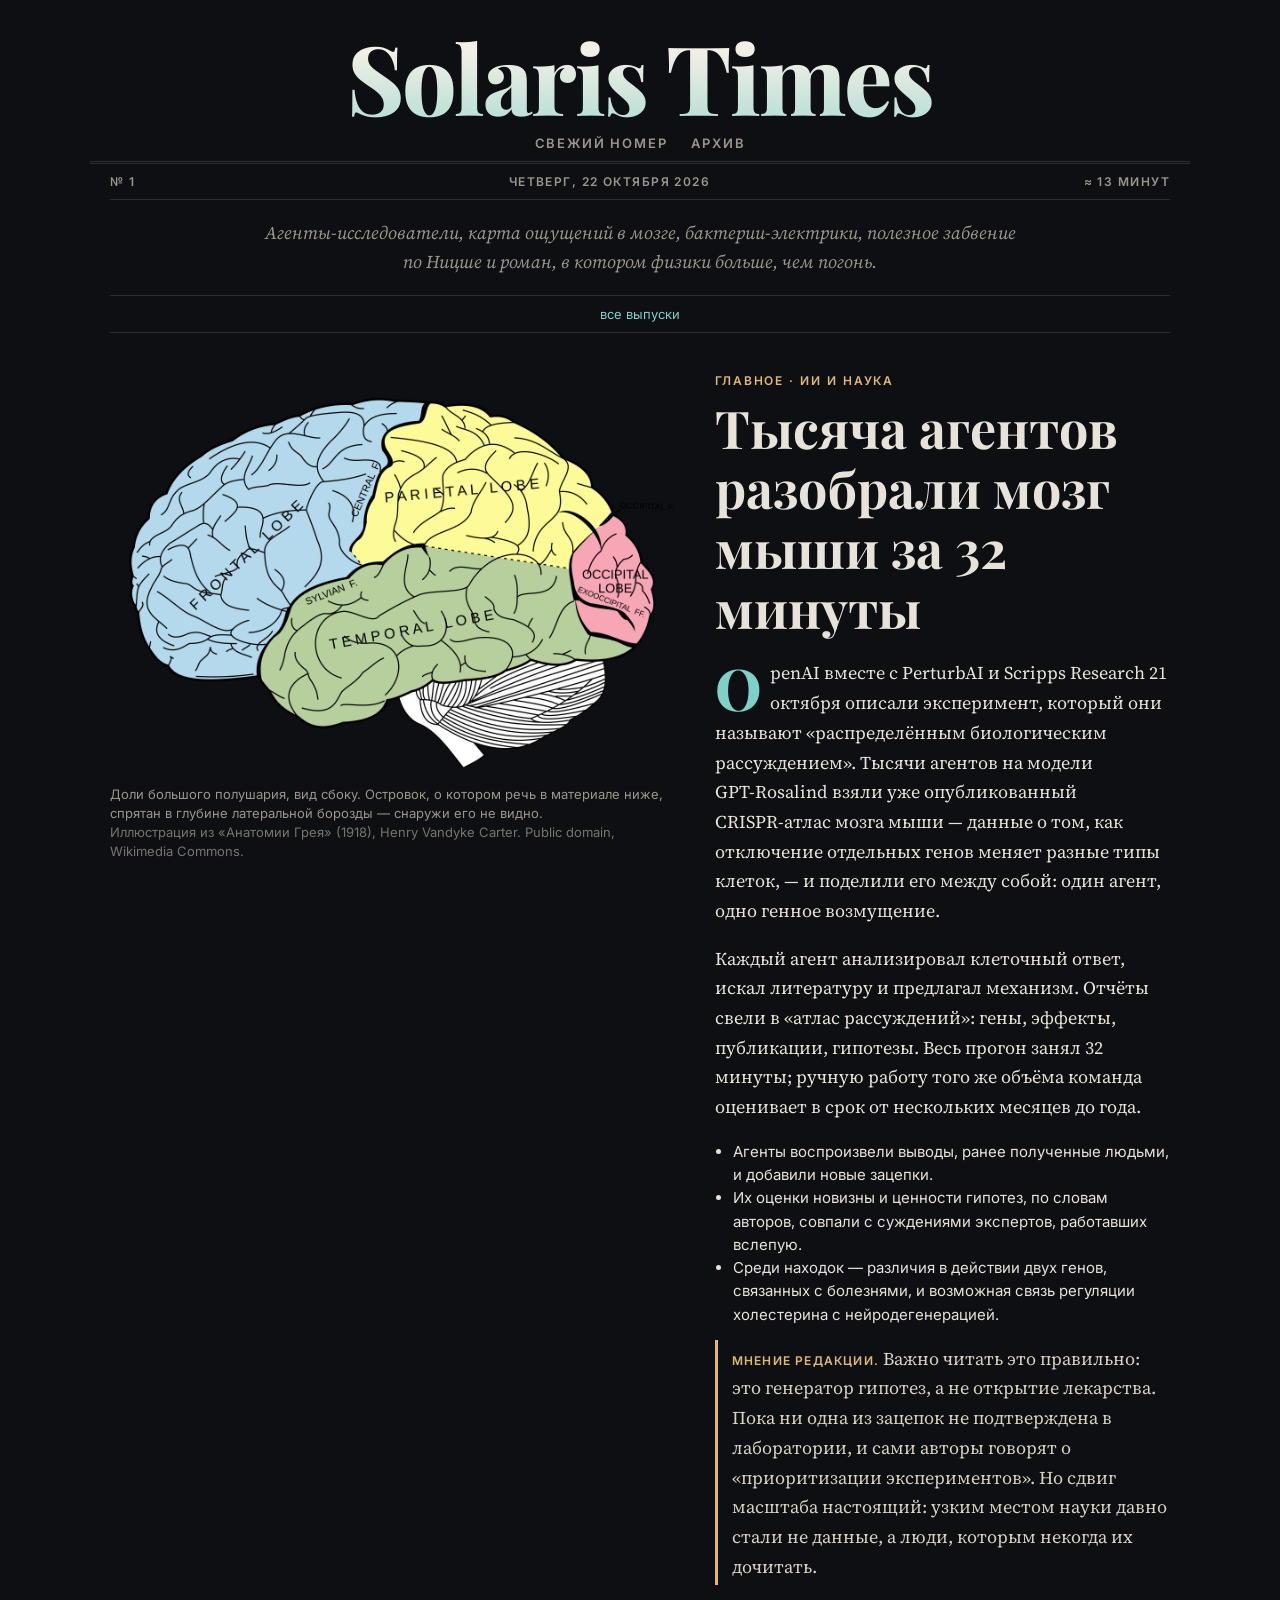
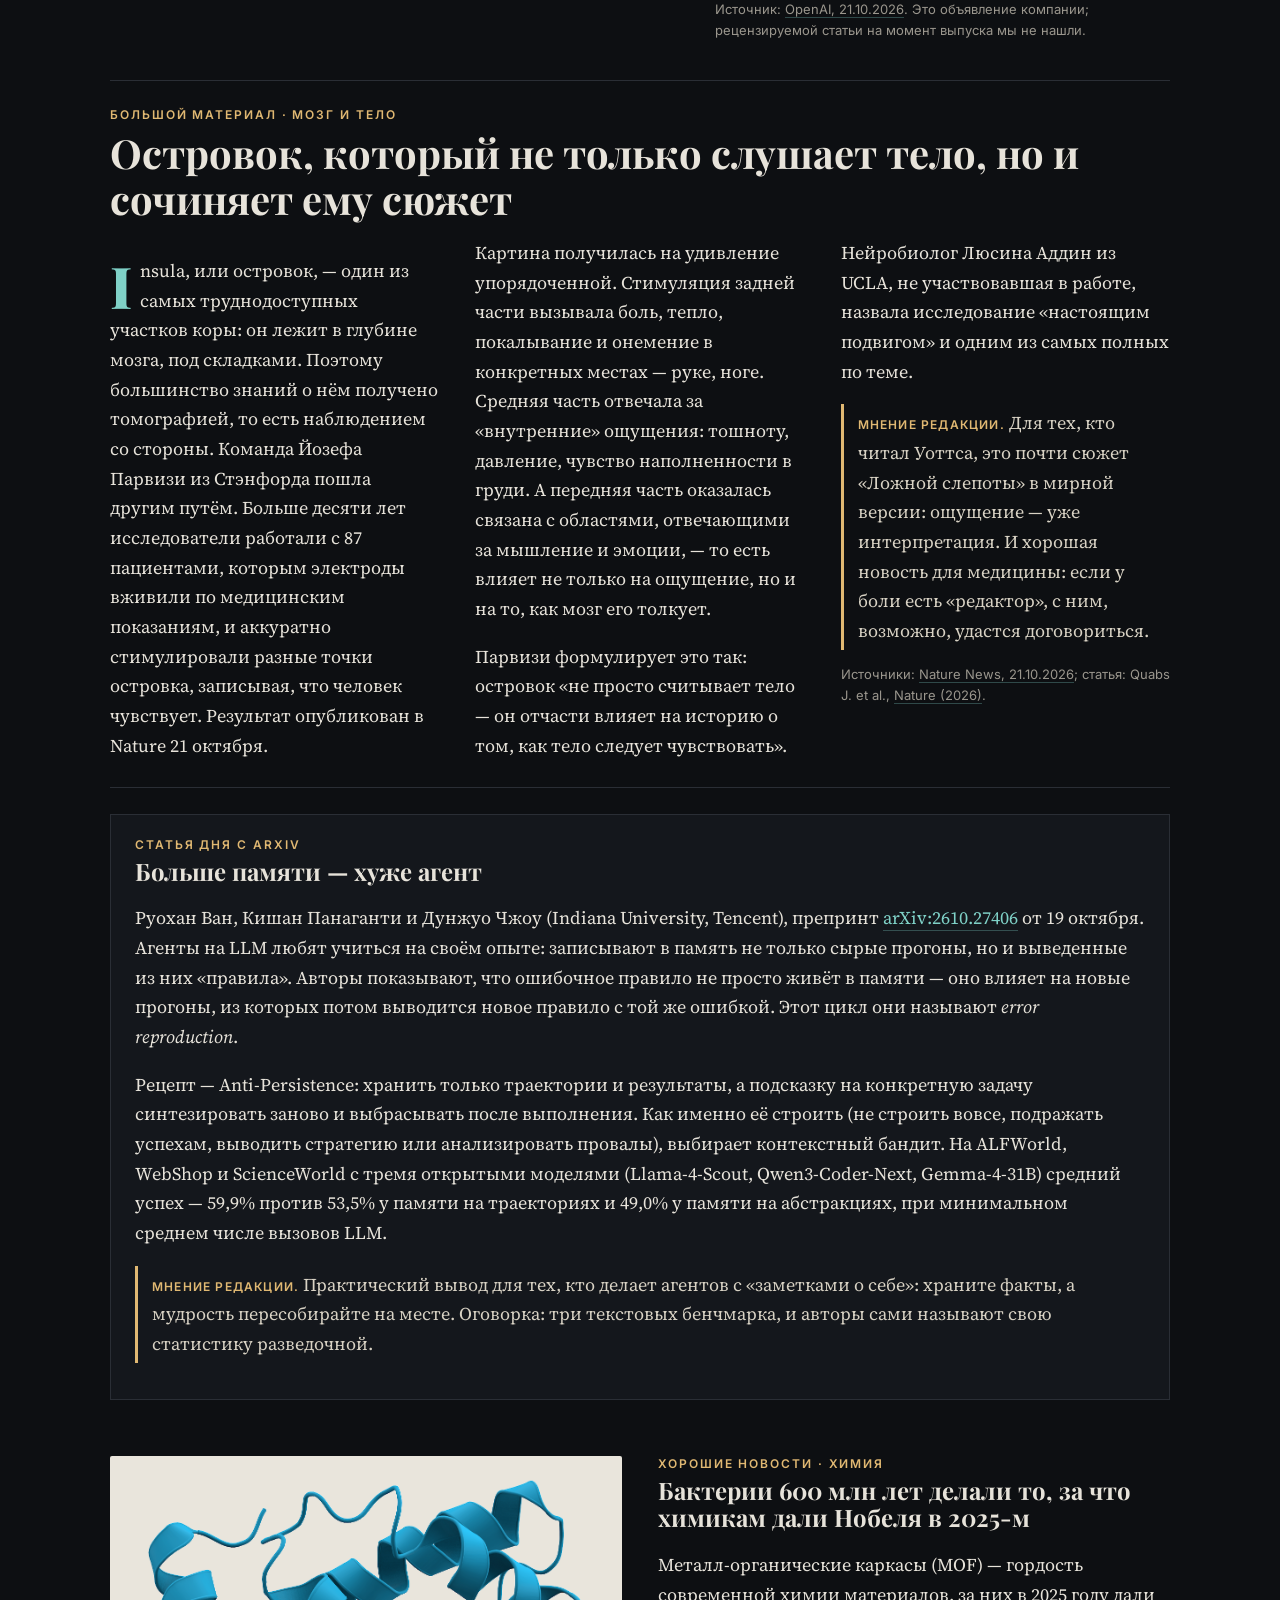
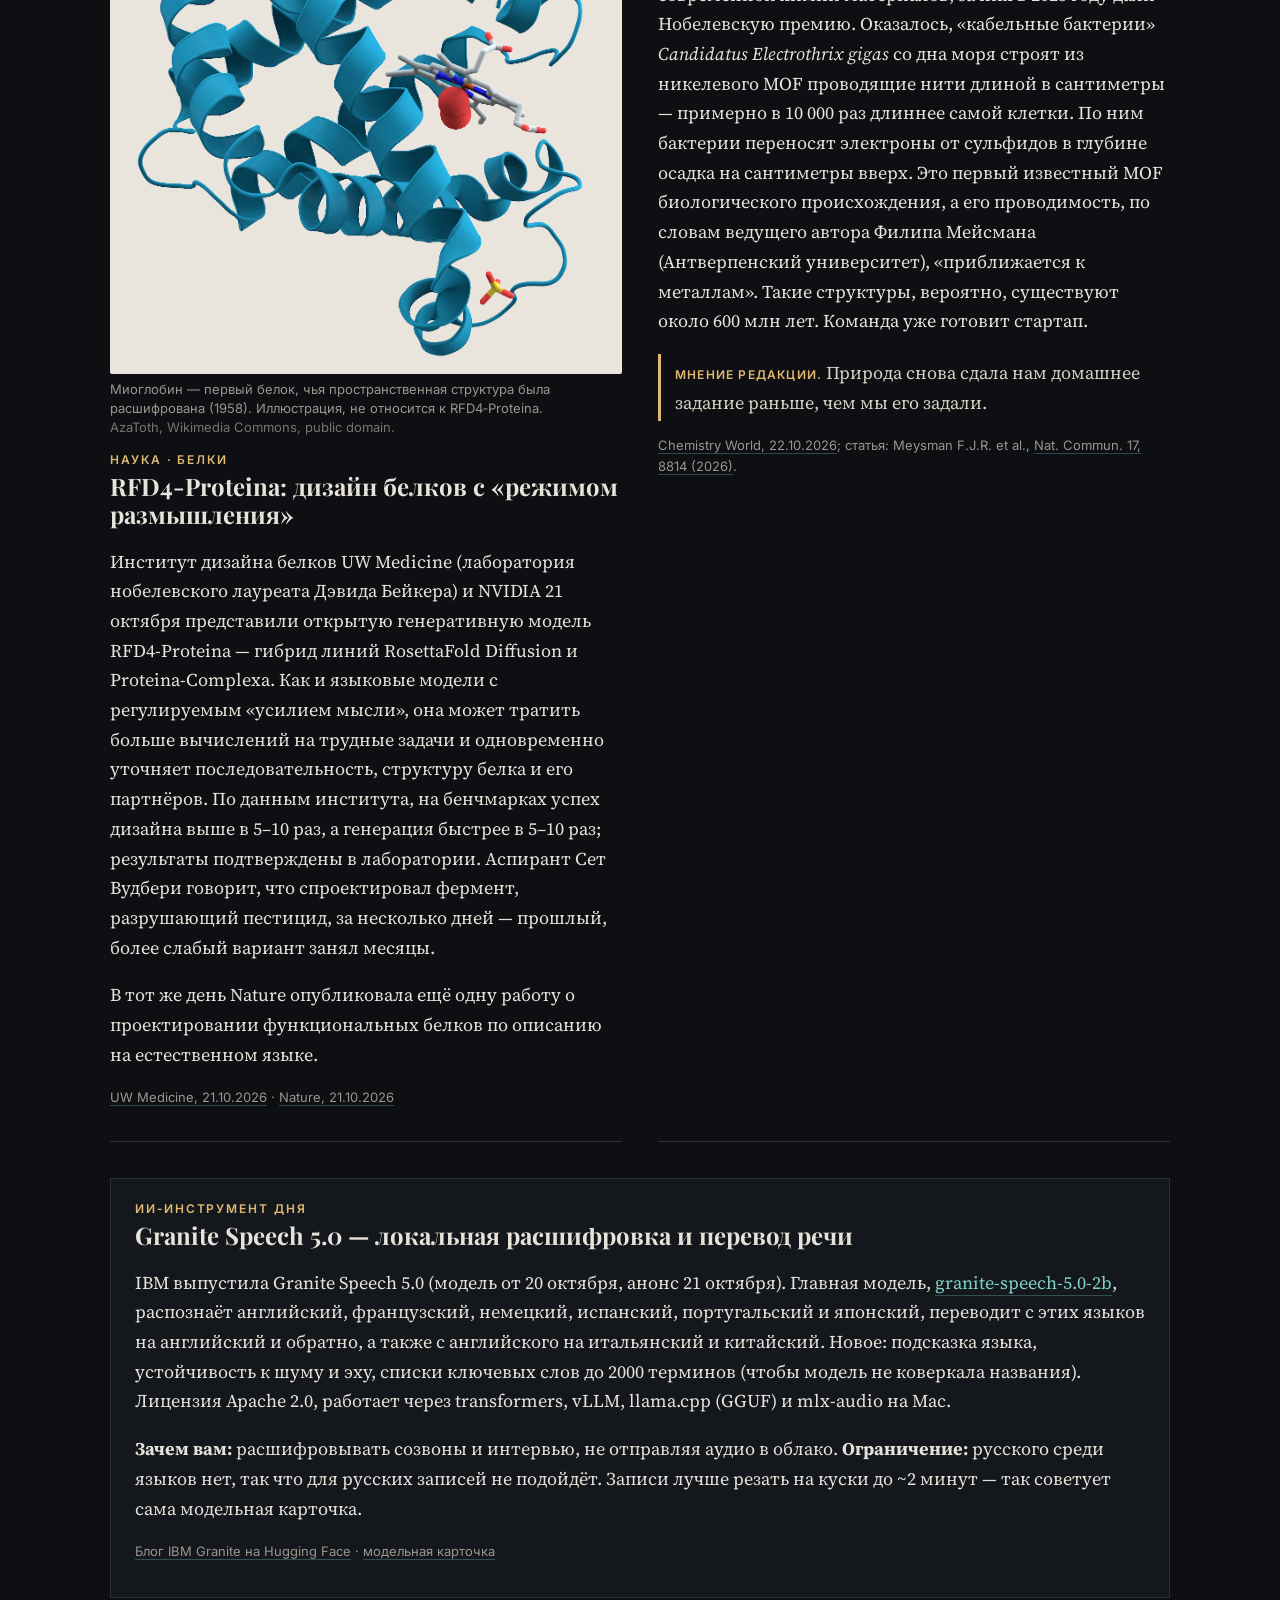
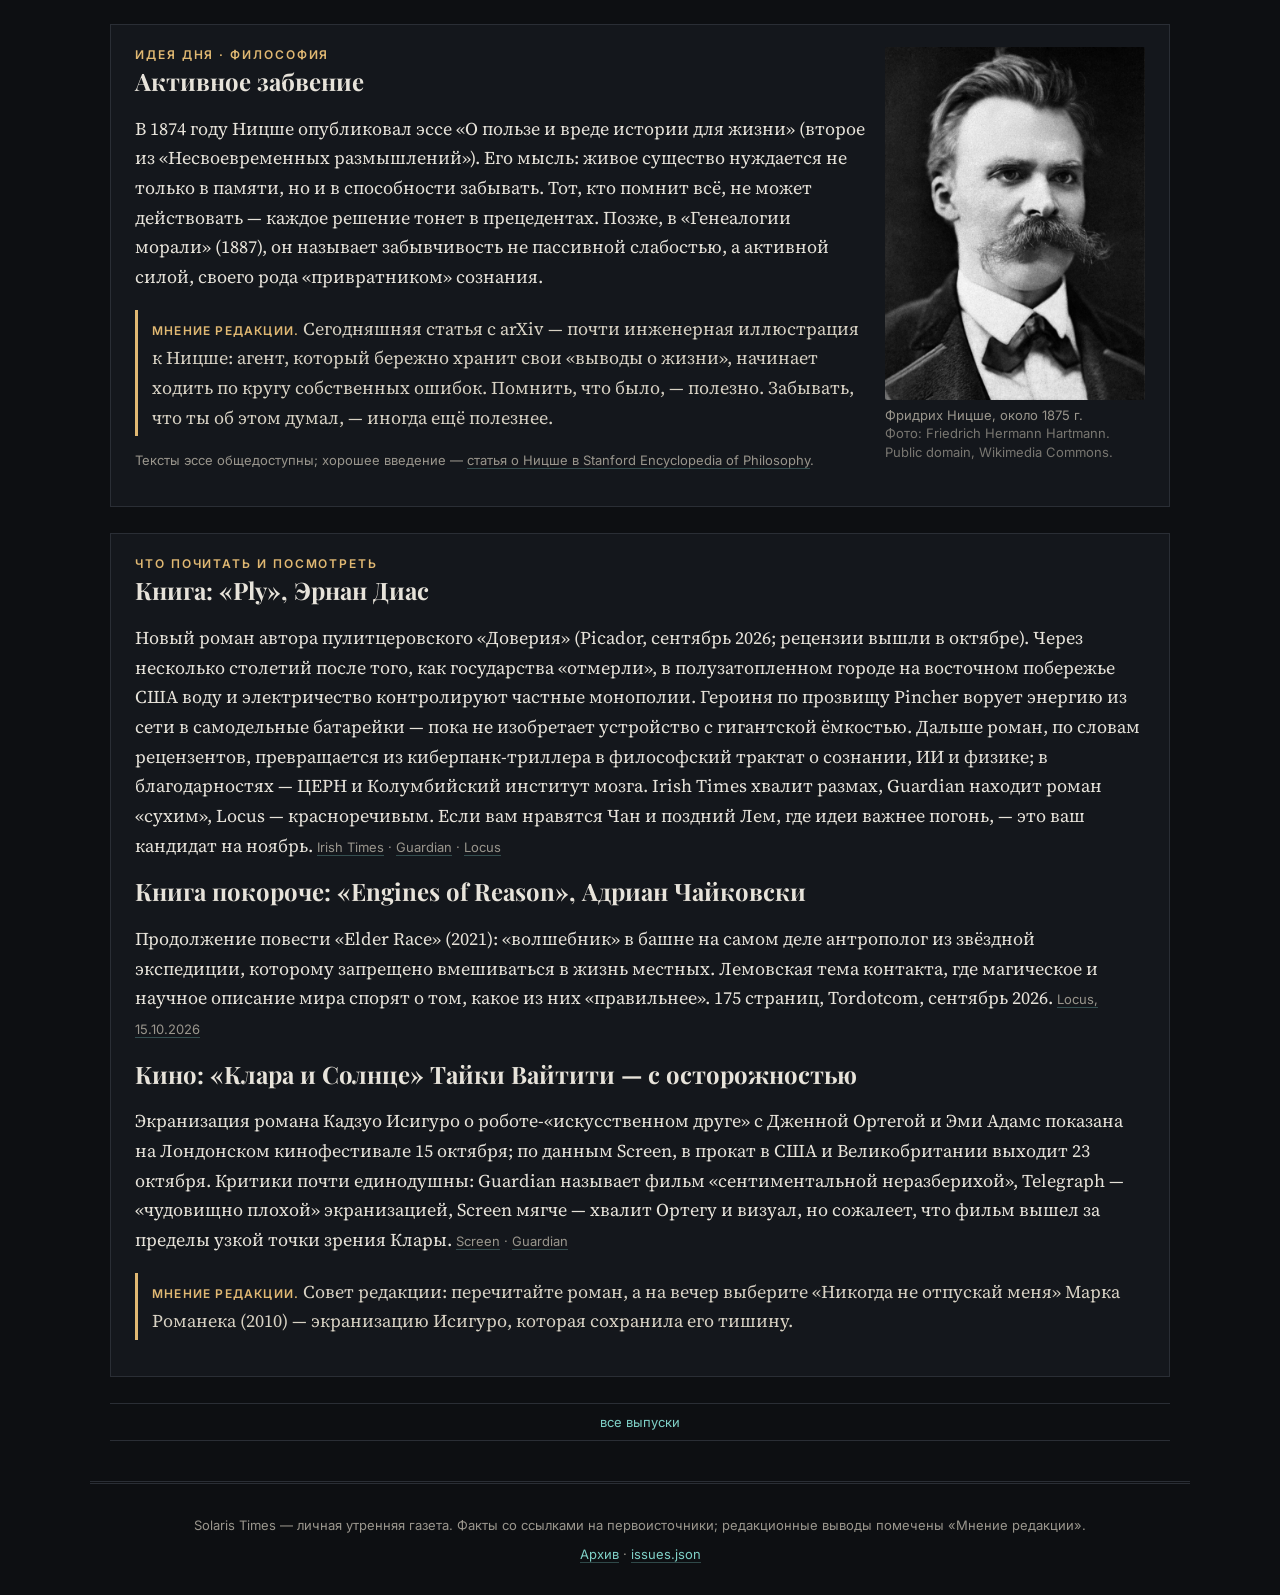
==== index.html @ 6a2c3061 "Solaris Times: site, builder, issue No. 1 (2026-10-22)" ====
<!doctype html><html lang="ru"><head><meta charset="utf-8">
<meta name="viewport" content="width=device-width,initial-scale=1">
<title>Solaris Times № 1 — 2026-10-22</title><meta name="description" content="Агенты-исследователи, карта ощущений в мозге, бактерии-электрики, полезное забвение по Ницше и роман, в котором физики больше, чем погонь.">
<link rel="preconnect" href="https://fonts.googleapis.com"><link rel="preconnect" href="https://fonts.gstatic.com" crossorigin>
<link href="https://fonts.googleapis.com/css2?family=Playfair+Display:ital,wght@0,600;0,800;1,600&family=Source+Serif+4:ital,opsz,wght@0,8..60,400;0,8..60,600;1,8..60,400&family=Inter:wght@400;600&display=swap&subset=cyrillic" rel="stylesheet">
<link rel="stylesheet" href="assets/style.css"></head><body>
<header class="mast"><a class="brand" href="">Solaris Times</a>
<nav class="top"><a href="">Свежий номер</a><a href="archive/">Архив</a></nav></header>
<main class="issue"><div class="dateline"><span>№ 1</span><span>четверг, 22 октября 2026</span><span>≈ 13 минут</span></div>
<p class="lede">Агенты-исследователи, карта ощущений в мозге, бактерии-электрики, полезное забвение по Ницше и роман, в котором физики больше, чем погонь.</p><nav class="pager"><span></span><a href="archive/">все выпуски</a><span></span></nav><article class="lead">
<figure class="dark"><img src="assets/img/brain.png" alt="Гравюра: доли большого полушария, вид сбоку" loading="eager">
<figcaption>Доли большого полушария, вид сбоку. Островок, о котором речь в материале ниже, спрятан в глубине латеральной борозды — снаружи его не видно.<span class="cr">Иллюстрация из «Анатомии Грея» (1918), Henry Vandyke Carter. Public domain, Wikimedia Commons.</span></figcaption></figure>
<div class="text">
<p class="kicker">Главное · ИИ и наука</p>
<h2>Тысяча агентов разобрали мозг мыши за 32 минуты</h2>
<p>OpenAI вместе с PerturbAI и Scripps Research 21 октября описали эксперимент, который они называют «распределённым биологическим рассуждением». Тысячи агентов на модели GPT‑Rosalind взяли уже опубликованный CRISPR‑атлас мозга мыши — данные о том, как отключение отдельных генов меняет разные типы клеток, — и поделили его между собой: один агент, одно генное возмущение.</p>
<p>Каждый агент анализировал клеточный ответ, искал литературу и предлагал механизм. Отчёты свели в «атлас рассуждений»: гены, эффекты, публикации, гипотезы. Весь прогон занял 32 минуты; ручную работу того же объёма команда оценивает в срок от нескольких месяцев до года.</p>
<ul class="facts"><li>Агенты воспроизвели выводы, ранее полученные людьми, и добавили новые зацепки.</li>
<li>Их оценки новизны и ценности гипотез, по словам авторов, совпали с суждениями экспертов, работавших вслепую.</li>
<li>Среди находок — различия в действии двух генов, связанных с болезнями, и возможная связь регуляции холестерина с нейродегенерацией.</li></ul>
<p class="op">Важно читать это правильно: это генератор гипотез, а не открытие лекарства. Пока ни одна из зацепок не подтверждена в лаборатории, и сами авторы говорят о «приоритизации экспериментов». Но сдвиг масштаба настоящий: узким местом науки давно стали не данные, а люди, которым некогда их дочитать.</p>
<p class="src">Источник: <a href="https://openai.com/index/scaling-ai-research-for-complex-biological-data/">OpenAI, 21.10.2026</a>. Это объявление компании; рецензируемой статьи на момент выпуска мы не нашли.</p>
</div></article>

<article class="feature">
<p class="kicker">Большой материал · Мозг и тело</p>
<h2>Островок, который не только слушает тело, но и сочиняет ему сюжет</h2>
<div class="cols">
<p>Insula, или островок, — один из самых труднодоступных участков коры: он лежит в глубине мозга, под складками. Поэтому большинство знаний о нём получено томографией, то есть наблюдением со стороны. Команда Йозефа Парвизи из Стэнфорда пошла другим путём. Больше десяти лет исследователи работали с 87 пациентами, которым электроды вживили по медицинским показаниям, и аккуратно стимулировали разные точки островка, записывая, что человек чувствует. Результат опубликован в Nature 21 октября.</p>
<p>Картина получилась на удивление упорядоченной. Стимуляция задней части вызывала боль, тепло, покалывание и онемение в конкретных местах — руке, ноге. Средняя часть отвечала за «внутренние» ощущения: тошноту, давление, чувство наполненности в груди. А передняя часть оказалась связана с областями, отвечающими за мышление и эмоции, — то есть влияет не только на ощущение, но и на то, как мозг его толкует.</p>
<p>Парвизи формулирует это так: островок «не просто считывает тело — он отчасти влияет на историю о том, как тело следует чувствовать». Нейробиолог Люсина Аддин из UCLA, не участвовавшая в работе, назвала исследование «настоящим подвигом» и одним из самых полных по теме.</p>
<p class="op">Для тех, кто читал Уоттса, это почти сюжет «Ложной слепоты» в мирной версии: ощущение — уже интерпретация. И хорошая новость для медицины: если у боли есть «редактор», с ним, возможно, удастся договориться.</p>
<p class="src">Источники: <a href="https://www.nature.com/articles/d41586-026-03334-2">Nature News, 21.10.2026</a>; статья: Quabs J. et al., <a href="https://doi.org/10.1038/s41586-026-11175-2">Nature (2026)</a>.</p>
</div></article>

<section class="rubric">
<p class="kicker">Статья дня с arXiv</p>
<h3>Больше памяти — хуже агент</h3>
<p>Руохан Ван, Кишан Панаганти и Дунжуо Чжоу (Indiana University, Tencent), препринт <a href="https://arxiv.org/abs/2610.27406">arXiv:2610.27406</a> от 19 октября. Агенты на LLM любят учиться на своём опыте: записывают в память не только сырые прогоны, но и выведенные из них «правила». Авторы показывают, что ошибочное правило не просто живёт в памяти — оно влияет на новые прогоны, из которых потом выводится новое правило с той же ошибкой. Этот цикл они называют <em>error reproduction</em>.</p>
<p>Рецепт — Anti‑Persistence: хранить только траектории и результаты, а подсказку на конкретную задачу синтезировать заново и выбрасывать после выполнения. Как именно её строить (не строить вовсе, подражать успехам, выводить стратегию или анализировать провалы), выбирает контекстный бандит. На ALFWorld, WebShop и ScienceWorld с тремя открытыми моделями (Llama‑4‑Scout, Qwen3‑Coder‑Next, Gemma‑4‑31B) средний успех — 59,9% против 53,5% у памяти на траекториях и 49,0% у памяти на абстракциях, при минимальном среднем числе вызовов LLM.</p>
<p class="op">Практический вывод для тех, кто делает агентов с «заметками о себе»: храните факты, а мудрость пересобирайте на месте. Оговорка: три текстовых бенчмарка, и авторы сами называют свою статистику разведочной.</p>
</section>

<div class="grid">
<article class="note">
<figure><img src="assets/img/protein.png" alt="Трёхмерная модель белка миоглобина" loading="lazy">
<figcaption>Миоглобин — первый белок, чья пространственная структура была расшифрована (1958). Иллюстрация, не относится к RFD4‑Proteina.<span class="cr">AzaToth, Wikimedia Commons, public domain.</span></figcaption></figure>
<p class="kicker">Наука · Белки</p>
<h3>RFD4‑Proteina: дизайн белков с «режимом размышления»</h3>
<p>Институт дизайна белков UW Medicine (лаборатория нобелевского лауреата Дэвида Бейкера) и NVIDIA 21 октября представили открытую генеративную модель RFD4‑Proteina — гибрид линий RosettaFold Diffusion и Proteina‑Complexa. Как и языковые модели с регулируемым «усилием мысли», она может тратить больше вычислений на трудные задачи и одновременно уточняет последовательность, структуру белка и его партнёров. По данным института, на бенчмарках успех дизайна выше в 5–10 раз, а генерация быстрее в 5–10 раз; результаты подтверждены в лаборатории. Аспирант Сет Вудбери говорит, что спроектировал фермент, разрушающий пестицид, за несколько дней — прошлый, более слабый вариант занял месяцы.</p>
<p>В тот же день Nature опубликовала ещё одну работу о проектировании функциональных белков по описанию на естественном языке.</p>
<p class="src"><a href="https://newsroom.uw.edu/news-releases/researchers-achieve-major-advance-in-protein-design">UW Medicine, 21.10.2026</a> · <a href="https://www.nature.com/articles/s41586-026-11205-z">Nature, 21.10.2026</a></p>
</article>

<article class="note">
<p class="kicker">Хорошие новости · Химия</p>
<h3>Бактерии 600 млн лет делали то, за что химикам дали Нобеля в 2025‑м</h3>
<p>Металл‑органические каркасы (MOF) — гордость современной химии материалов, за них в 2025 году дали Нобелевскую премию. Оказалось, «кабельные бактерии» <em>Candidatus Electrothrix gigas</em> со дна моря строят из никелевого MOF проводящие нити длиной в сантиметры — примерно в 10 000 раз длиннее самой клетки. По ним бактерии переносят электроны от сульфидов в глубине осадка на сантиметры вверх. Это первый известный MOF биологического происхождения, а его проводимость, по словам ведущего автора Филипа Мейсмана (Антверпенский университет), «приближается к металлам». Такие структуры, вероятно, существуют около 600 млн лет. Команда уже готовит стартап.</p>
<p class="op">Природа снова сдала нам домашнее задание раньше, чем мы его задали.</p>
<p class="src"><a href="https://www.chemistryworld.com/news/bacteria-discovered-to-be-synthesising-metal-organic-frameworks-with-extraordinary-conductivity/4024399.article">Chemistry World, 22.10.2026</a>; статья: Meysman F.J.R. et al., <a href="https://doi.org/10.1038/s41467-026-76989-0">Nat. Commun. 17, 8814 (2026)</a>.</p>
</article>
</div>

<section class="rubric">
<p class="kicker">ИИ‑инструмент дня</p>
<h3>Granite Speech 5.0 — локальная расшифровка и перевод речи</h3>
<p>IBM выпустила Granite Speech 5.0 (модель от 20 октября, анонс 21 октября). Главная модель, <a href="https://huggingface.co/ibm-granite/granite-speech-5.0-2b">granite‑speech‑5.0‑2b</a>, распознаёт английский, французский, немецкий, испанский, португальский и японский, переводит с этих языков на английский и обратно, а также с английского на итальянский и китайский. Новое: подсказка языка, устойчивость к шуму и эху, списки ключевых слов до 2000 терминов (чтобы модель не коверкала названия). Лицензия Apache 2.0, работает через transformers, vLLM, llama.cpp (GGUF) и mlx‑audio на Mac.</p>
<p><strong>Зачем вам:</strong> расшифровывать созвоны и интервью, не отправляя аудио в облако. <strong>Ограничение:</strong> русского среди языков нет, так что для русских записей не подойдёт. Записи лучше резать на куски до ~2 минут — так советует сама модельная карточка.</p>
<p class="src"><a href="https://huggingface.co/blog/ibm-granite/granite-speech-5">Блог IBM Granite на Hugging Face</a> · <a href="https://huggingface.co/ibm-granite/granite-speech-5.0-2b">модельная карточка</a></p>
</section>

<section class="rubric">
<figure style="max-width:260px;float:right;margin:0 0 12px 20px"><img src="assets/img/nietzsche.jpg" alt="Фридрих Ницше, около 1875 года" loading="lazy">
<figcaption>Фридрих Ницше, около 1875 г.<span class="cr">Фото: Friedrich Hermann Hartmann. Public domain, Wikimedia Commons.</span></figcaption></figure>
<p class="kicker">Идея дня · Философия</p>
<h3>Активное забвение</h3>
<p>В 1874 году Ницше опубликовал эссе «О пользе и вреде истории для жизни» (второе из «Несвоевременных размышлений»). Его мысль: живое существо нуждается не только в памяти, но и в способности забывать. Тот, кто помнит всё, не может действовать — каждое решение тонет в прецедентах. Позже, в «Генеалогии морали» (1887), он называет забывчивость не пассивной слабостью, а активной силой, своего рода «привратником» сознания.</p>
<p class="op">Сегодняшняя статья с arXiv — почти инженерная иллюстрация к Ницше: агент, который бережно хранит свои «выводы о жизни», начинает ходить по кругу собственных ошибок. Помнить, что было, — полезно. Забывать, что ты об этом думал, — иногда ещё полезнее.</p>
<p class="src">Тексты эссе общедоступны; хорошее введение — <a href="https://plato.stanford.edu/entries/nietzsche/">статья о Ницше в Stanford Encyclopedia of Philosophy</a>.</p>
<div style="clear:both"></div>
</section>

<section class="rubric">
<p class="kicker">Что почитать и посмотреть</p>
<h3>Книга: «Ply», Эрнан Диас</h3>
<p>Новый роман автора пулитцеровского «Доверия» (Picador, сентябрь 2026; рецензии вышли в октябре). Через несколько столетий после того, как государства «отмерли», в полузатопленном городе на восточном побережье США воду и электричество контролируют частные монополии. Героиня по прозвищу Pincher ворует энергию из сети в самодельные батарейки — пока не изобретает устройство с гигантской ёмкостью. Дальше роман, по словам рецензентов, превращается из киберпанк‑триллера в философский трактат о сознании, ИИ и физике; в благодарностях — ЦЕРН и Колумбийский институт мозга. Irish Times хвалит размах, Guardian находит роман «сухим», Locus — красноречивым. Если вам нравятся Чан и поздний Лем, где идеи важнее погонь, — это ваш кандидат на ноябрь. <span class="src"><a href="https://www.irishtimes.com/culture/books/review/2026/10/10/ply-by-hernan-diaz-sci-fi-thriller-and-philosophical-treatise-a-marvel-of-breadth-and-concept/">Irish Times</a> · <a href="https://www.theguardian.com/books/2026/oct/14/ply-by-hernan-diaz-review-pulitzer-winners-dry-vision-of-far-future-america">Guardian</a> · <a href="https://locusmag.com/review/ply-by-hernan-diaz-review-by-niall-harrison/">Locus</a></span></p>
<h3>Книга покороче: «Engines of Reason», Адриан Чайковски</h3>
<p>Продолжение повести «Elder Race» (2021): «волшебник» в башне на самом деле антрополог из звёздной экспедиции, которому запрещено вмешиваться в жизнь местных. Лемовская тема контакта, где магическое и научное описание мира спорят о том, какое из них «правильнее». 175 страниц, Tordotcom, сентябрь 2026. <span class="src"><a href="https://locusmag.com/review/engines-of-reason-by-adrian-tchaikovsky-review-by-russell-letson/">Locus, 15.10.2026</a></span></p>
<h3>Кино: «Клара и Солнце» Тайки Вайтити — с осторожностью</h3>
<p>Экранизация романа Кадзуо Исигуро о роботе‑«искусственном друге» с Дженной Ортегой и Эми Адамс показана на Лондонском кинофестивале 15 октября; по данным Screen, в прокат в США и Великобритании выходит 23 октября. Критики почти единодушны: Guardian называет фильм «сентиментальной неразберихой», Telegraph — «чудовищно плохой» экранизацией, Screen мягче — хвалит Ортегу и визуал, но сожалеет, что фильм вышел за пределы узкой точки зрения Клары. <span class="src"><a href="https://www.screendaily.com/reviews/klara-and-the-sun-review-jenna-ortega-stars-in-taika-waititis-overstuffed-adaptation-of-the-kazuo-ishiguro-novel/5221529.article">Screen</a> · <a href="https://www.theguardian.com/film/2026/oct/15/klara-and-the-sun-review-taika-waititi-kazuo-ishiguro">Guardian</a></span></p>
<p class="op">Совет редакции: перечитайте роман, а на вечер выберите «Никогда не отпускай меня» Марка Романека (2010) — экранизацию Исигуро, которая сохранила его тишину.</p>
</section>
<nav class="pager"><span></span><a href="archive/">все выпуски</a><span></span></nav></main>
<footer class="foot"><p>Solaris Times — личная утренняя газета. Факты со ссылками на первоисточники; редакционные выводы помечены «Мнение редакции».</p>
<p><a href="archive/">Архив</a> · <a href="issues.json">issues.json</a></p></footer></body></html>
---- assets/style.css ----
:root{--bg:#0d0f12;--paper:#14171c;--ink:#e7e3da;--mute:#9a968d;--line:#2a2e35;--acc:#7fd1c7;--warm:#e0b872}
*{box-sizing:border-box}html{-webkit-text-size-adjust:100%}
body{margin:0;background:var(--bg);color:var(--ink);font:18px/1.65 "Source Serif 4",Georgia,serif}
a{color:var(--acc);text-decoration:none;border-bottom:1px solid rgba(127,209,199,.3)}a:hover{border-color:var(--acc)}
.mast{max-width:1100px;margin:0 auto;padding:28px 20px 10px;text-align:center;border-bottom:3px double var(--line)}
.brand{font:800 clamp(44px,9vw,96px)/1 "Playfair Display",serif;letter-spacing:-.02em;color:var(--ink);border:0;
 background:linear-gradient(180deg,#f3efe6 30%,#7fd1c7 140%);-webkit-background-clip:text;background-clip:text;-webkit-text-fill-color:transparent}
.top{margin-top:10px;font:600 13px Inter,sans-serif;text-transform:uppercase;letter-spacing:.14em}.top a{border:0;color:var(--mute);margin:0 12px}
main{max-width:1100px;margin:0 auto;padding:0 20px}
.dateline{display:flex;justify-content:space-between;gap:10px;flex-wrap:wrap;font:600 12px Inter,sans-serif;text-transform:uppercase;letter-spacing:.12em;color:var(--mute);padding:10px 0;border-bottom:1px solid var(--line)}
.lede{font-style:italic;color:var(--mute);text-align:center;max-width:760px;margin:18px auto}
.pager{display:flex;justify-content:space-between;font:13px Inter,sans-serif;padding:10px 0;border-top:1px solid var(--line);border-bottom:1px solid var(--line);margin:14px 0}
.pager a{border:0}
.kicker{font:600 12px Inter,sans-serif;text-transform:uppercase;letter-spacing:.16em;color:var(--warm);margin:0 0 6px}
h1,h2,h3{font-family:"Playfair Display",serif;line-height:1.15;margin:.2em 0 .4em}
.lead h2{font-size:clamp(32px,5vw,52px)}.feature h2{font-size:clamp(28px,4vw,40px)}h3{font-size:24px}
.lead{display:grid;grid-template-columns:1.25fr 1fr;gap:36px;padding:26px 0;border-bottom:1px solid var(--line)}
.lead .text{column-count:1}
figure{margin:0 0 16px}figure img{width:100%;height:auto;display:block;border-radius:2px;background:#e9e5dc}
figure.dark img{background:transparent}
figcaption{font:13px/1.45 Inter,sans-serif;color:var(--mute);margin-top:6px}figcaption .cr{display:block;opacity:.75}
.feature{padding:26px 0;border-bottom:1px solid var(--line)}.feature .cols{column-width:320px;column-gap:36px}
.feature .cols p:first-child::first-letter,.lead .text h2 + p::first-letter{font:800 3.2em/0.8 "Playfair Display",serif;float:left;margin:6px 8px 0 0;color:var(--acc)}
.grid{display:grid;grid-template-columns:repeat(2,1fr);gap:0 36px;padding:10px 0}
.note{padding:20px 0;border-bottom:1px solid var(--line)}
.rubric{background:var(--paper);border:1px solid var(--line);padding:22px 24px;margin:26px 0}
.op{border-left:3px solid var(--warm);padding:4px 0 4px 14px;margin:14px 0;color:#d8d2c4}
.op::before{content:"Мнение редакции. ";font:600 12px Inter,sans-serif;text-transform:uppercase;letter-spacing:.1em;color:var(--warm)}
.src{font:13px/1.6 Inter,sans-serif;color:var(--mute)}.src a{color:var(--mute)}
.facts{font:15px/1.55 Inter,sans-serif;margin:10px 0;padding-left:18px}
.archive ul{list-style:none;padding:0}.archive li a{display:grid;grid-template-columns:70px 260px 1fr;gap:12px;padding:14px 0;border-bottom:1px solid var(--line);color:var(--ink)}
.archive .n{color:var(--acc)}.archive .d{color:var(--mute);font:14px Inter,sans-serif}
.foot{max-width:1100px;margin:40px auto 0;padding:20px;border-top:3px double var(--line);font:13px Inter,sans-serif;color:var(--mute);text-align:center}
@media(max-width:760px){.rubric figure{float:none!important;margin:0 auto 12px!important}body{font-size:17px}.lead{grid-template-columns:1fr;gap:12px}.grid{grid-template-columns:1fr}
 .top a{margin:0 8px}.archive li a{grid-template-columns:52px 1fr}.archive .t{grid-column:1/-1}.rubric{padding:16px}.pager{font-size:12px}}
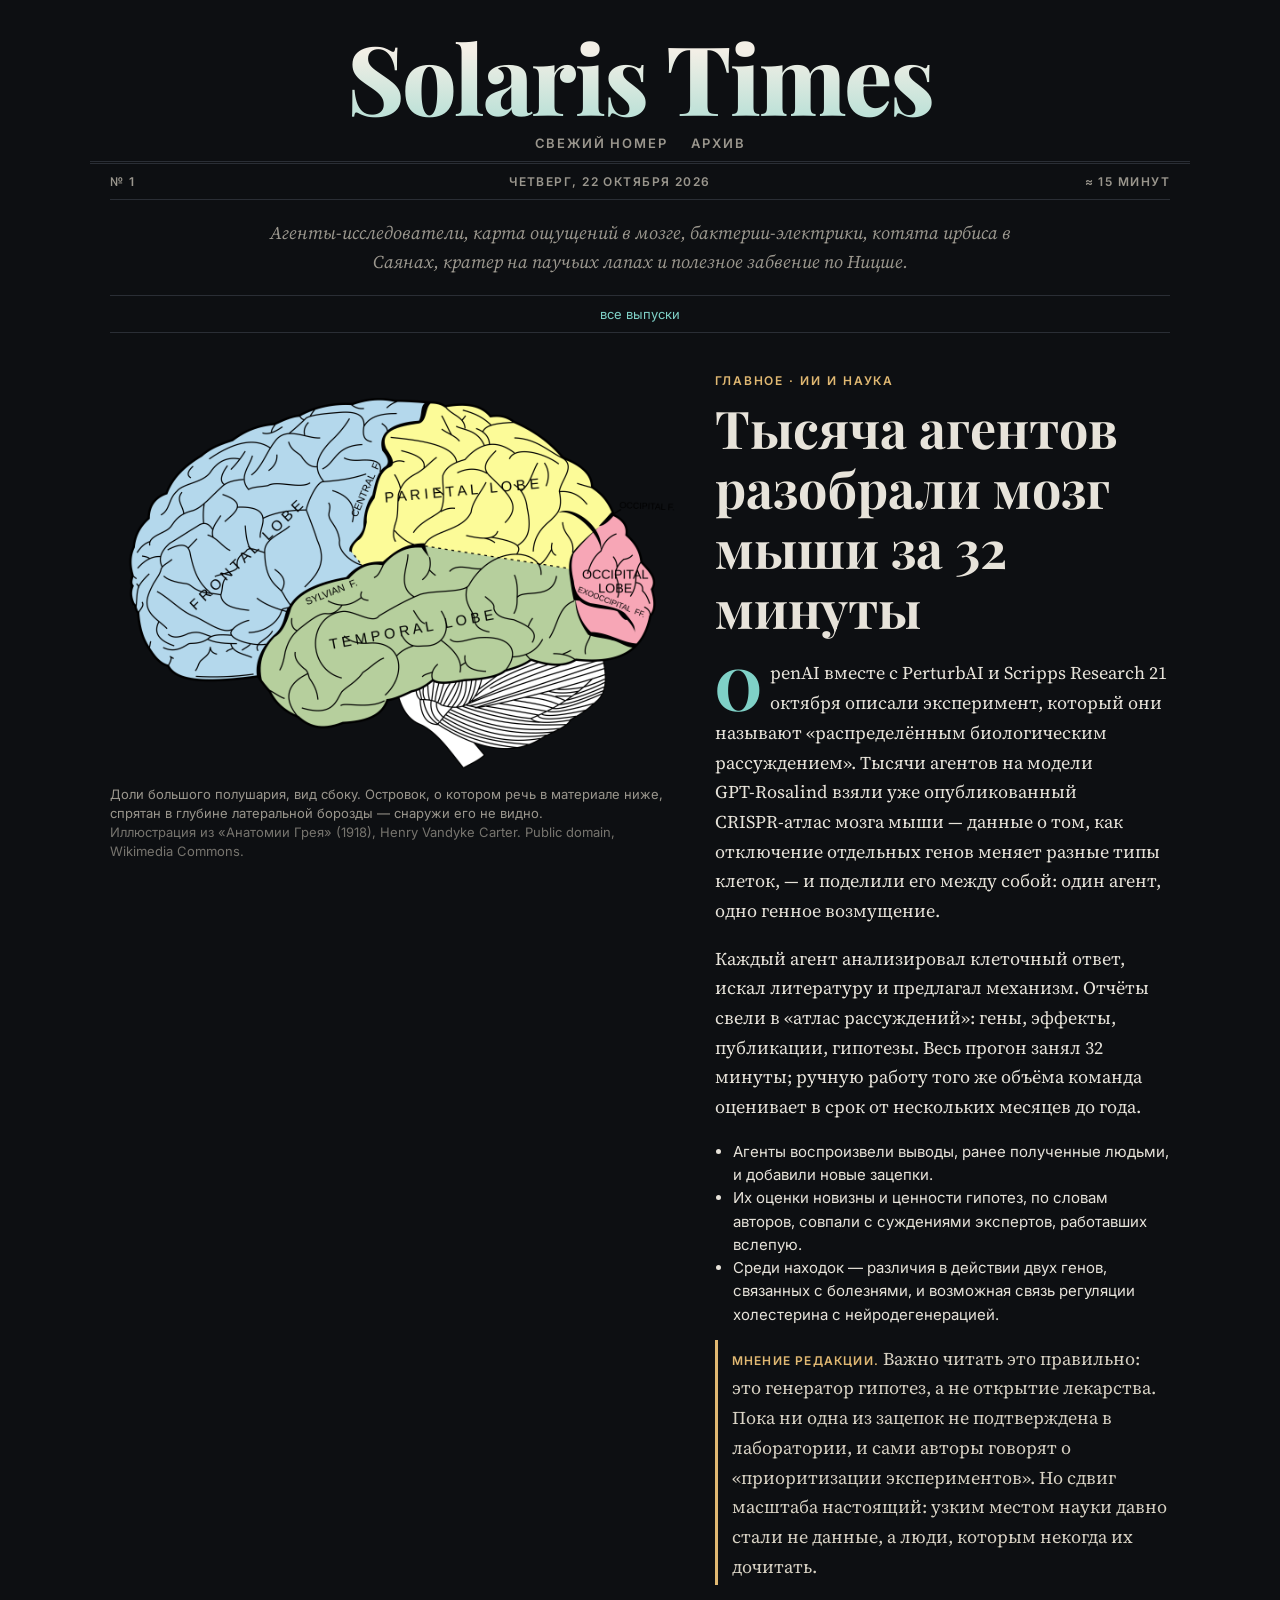
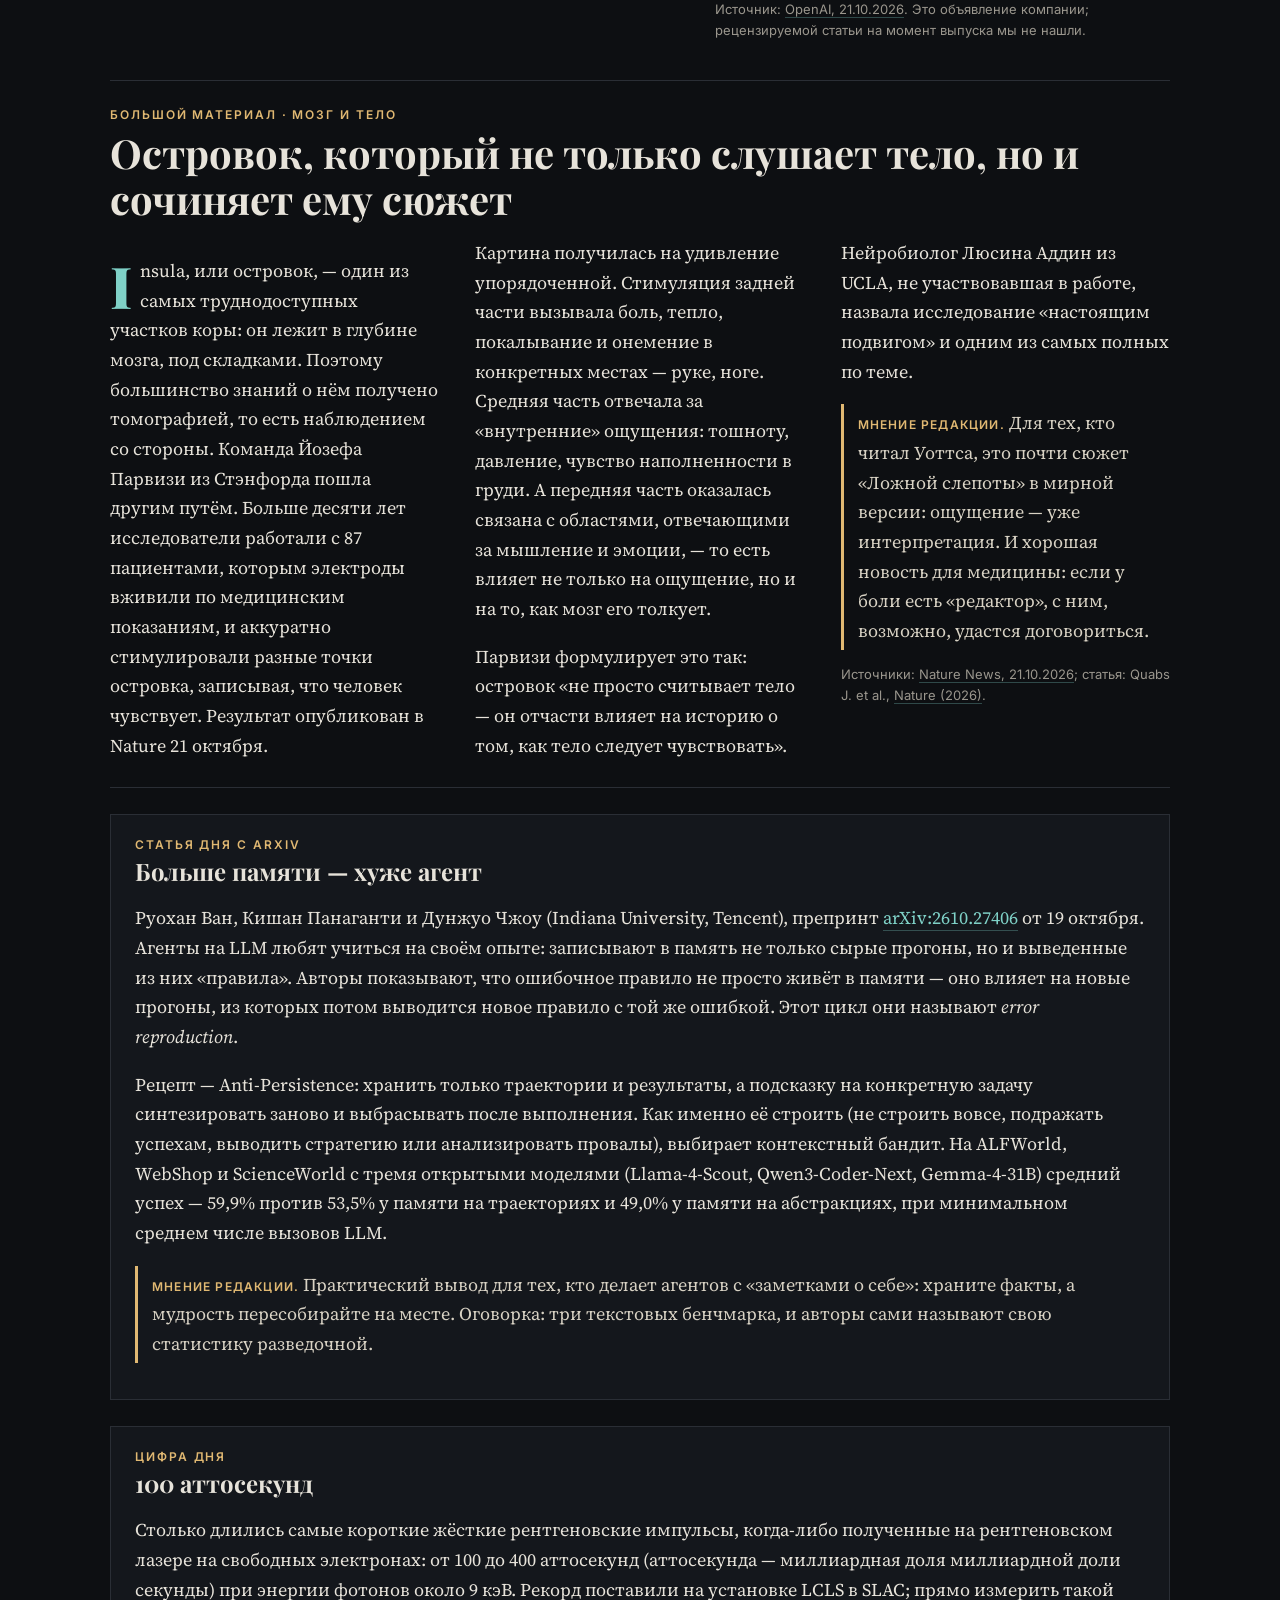
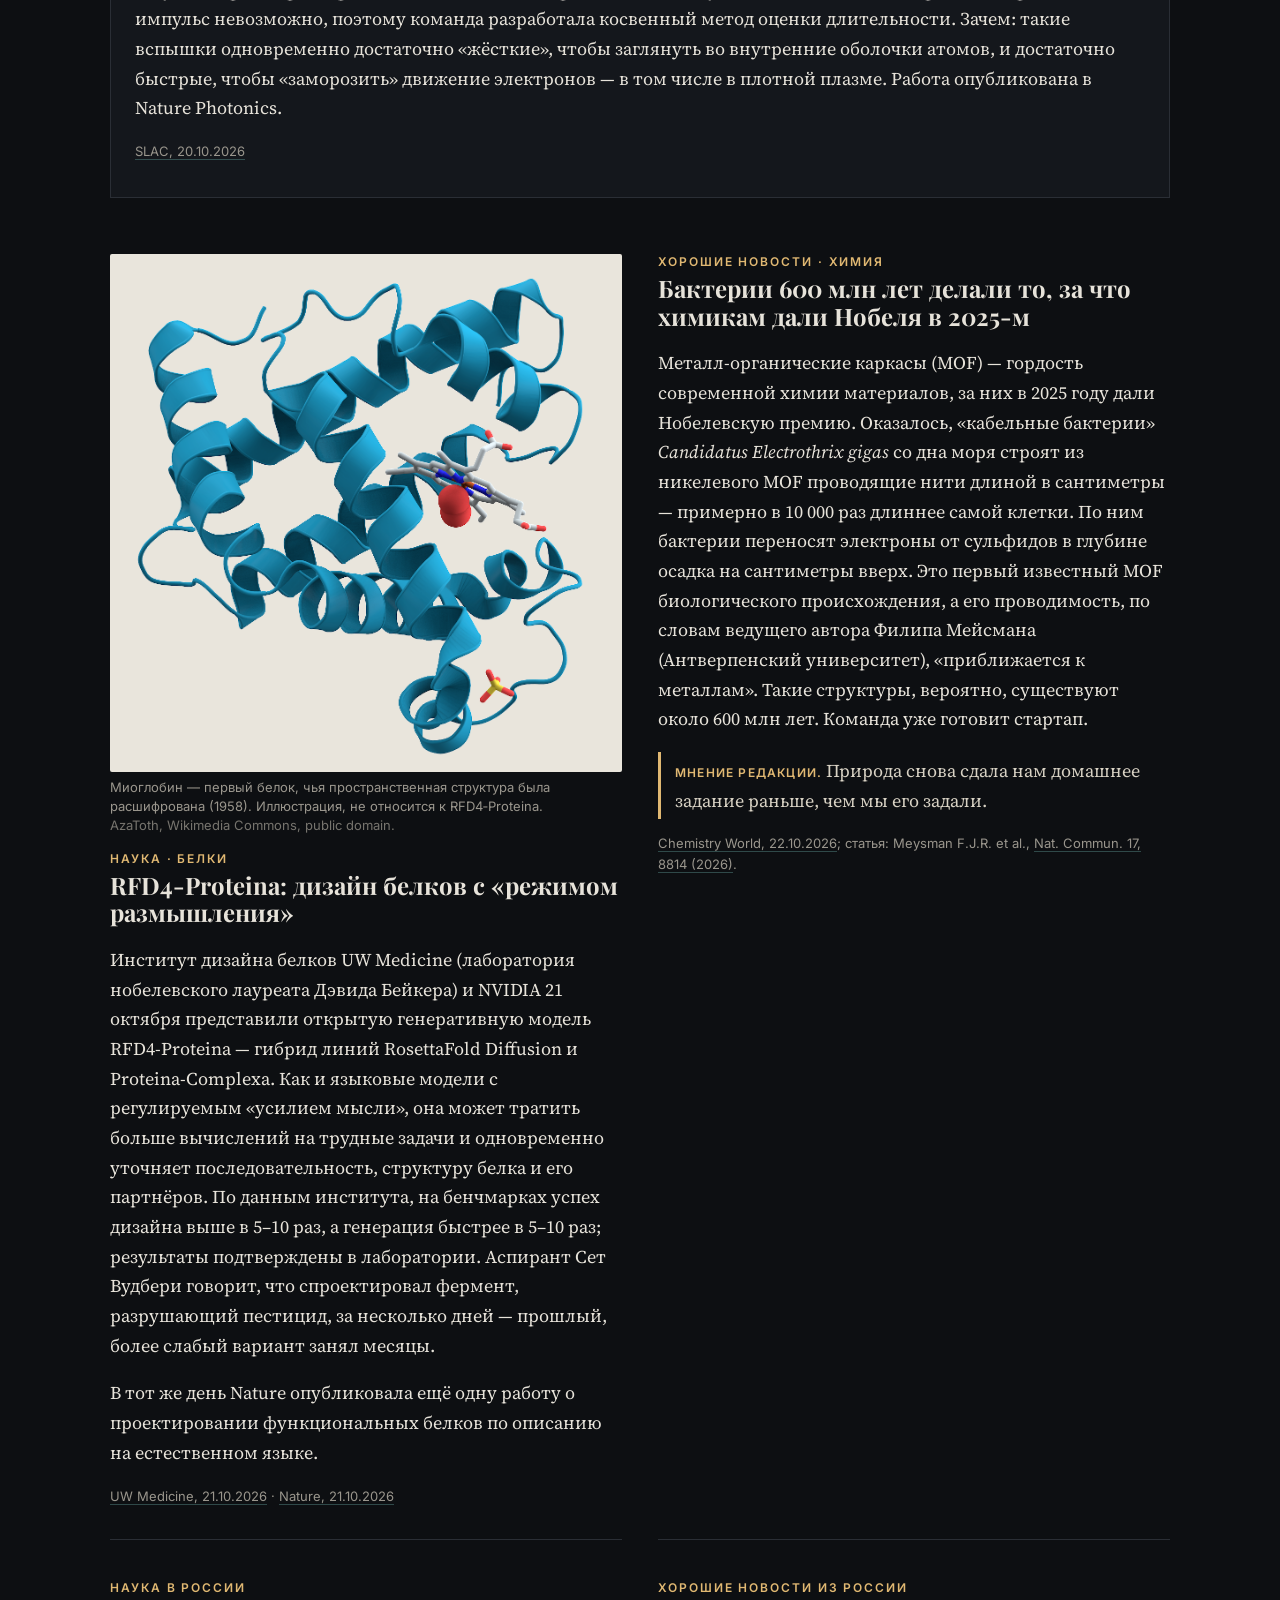
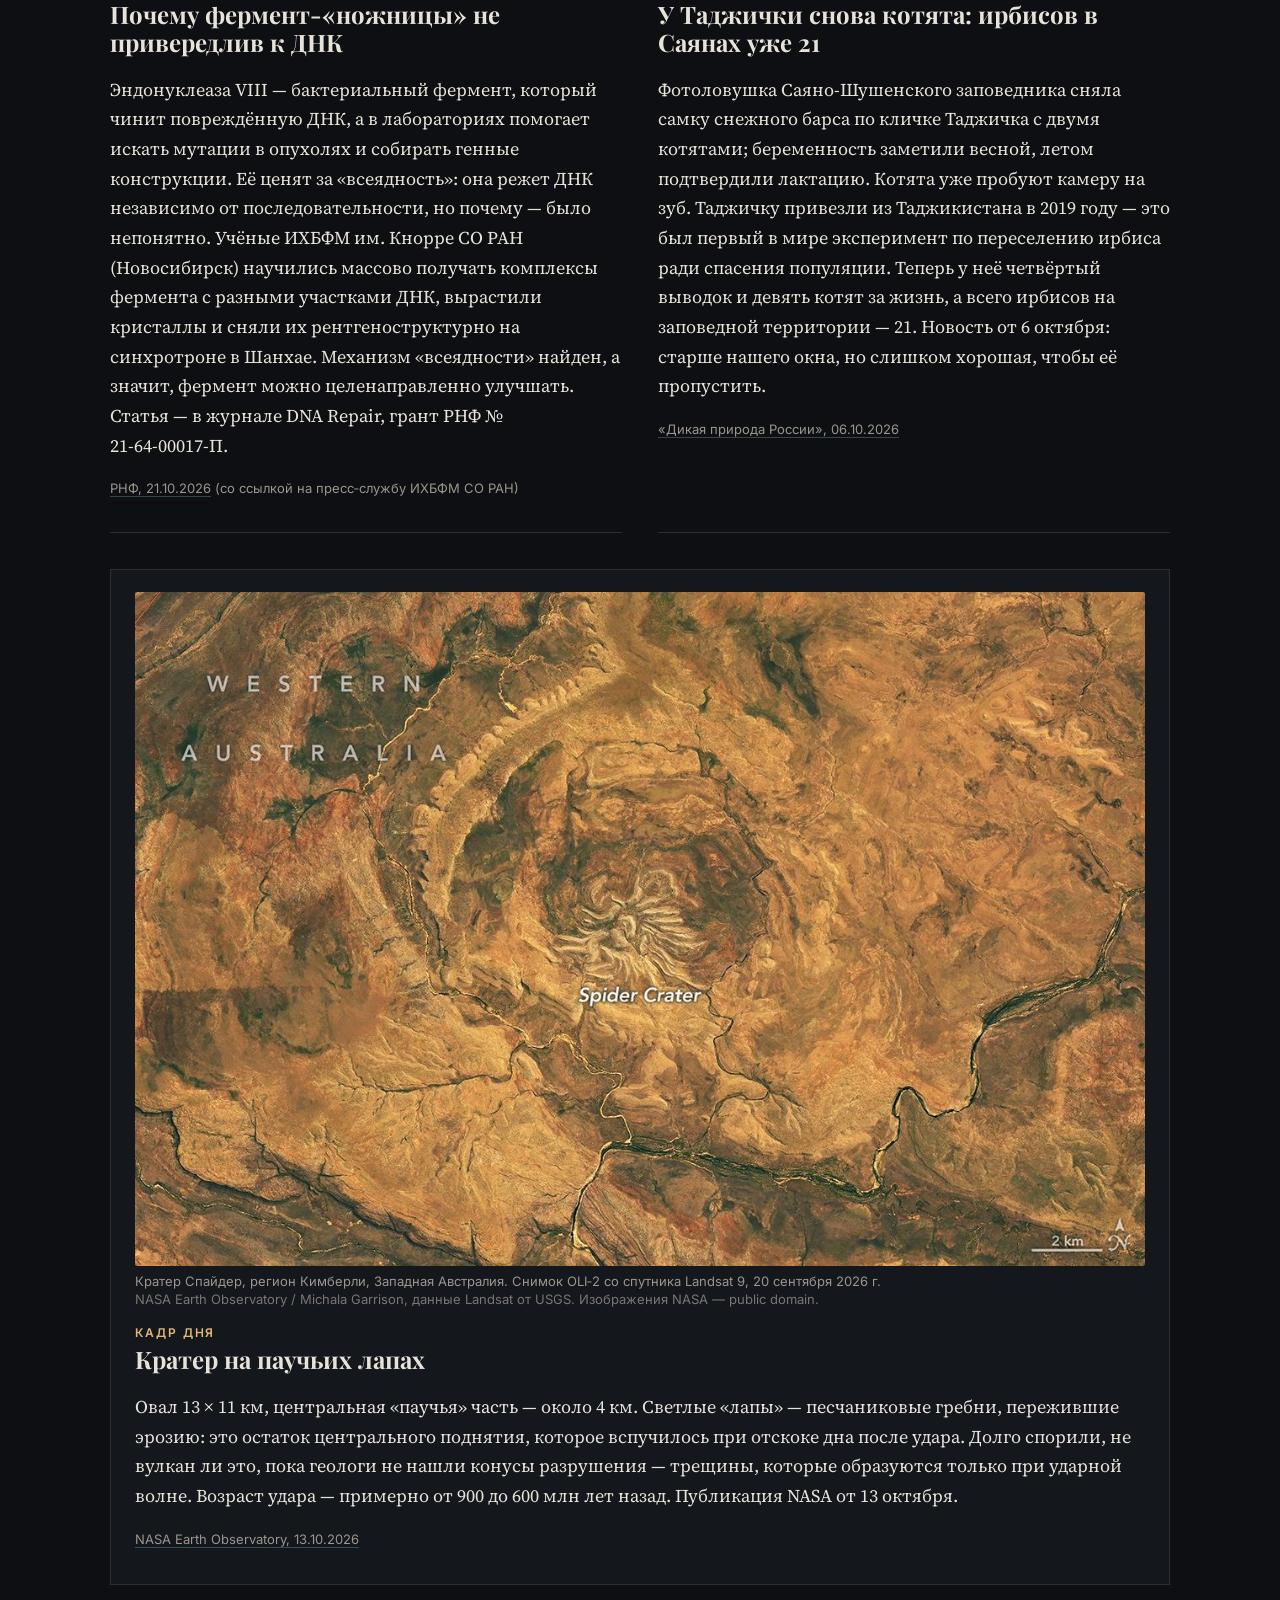
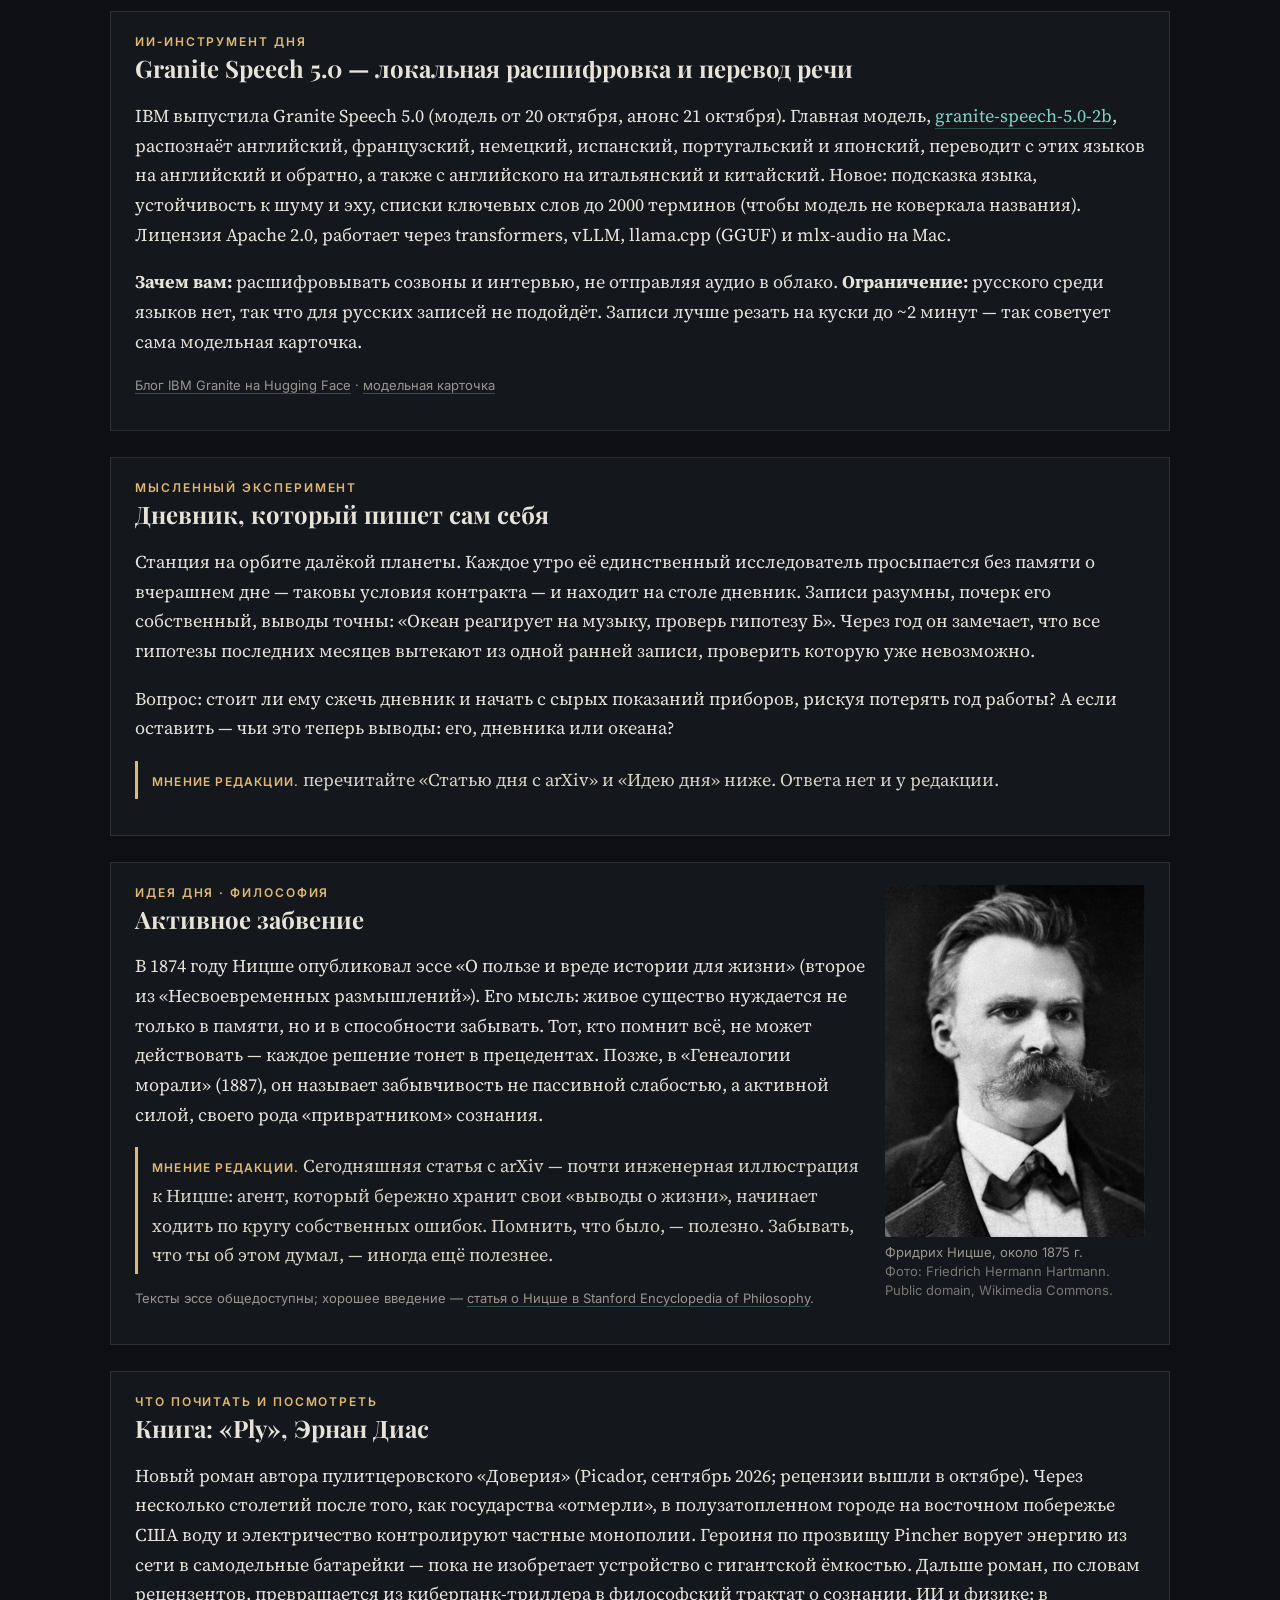
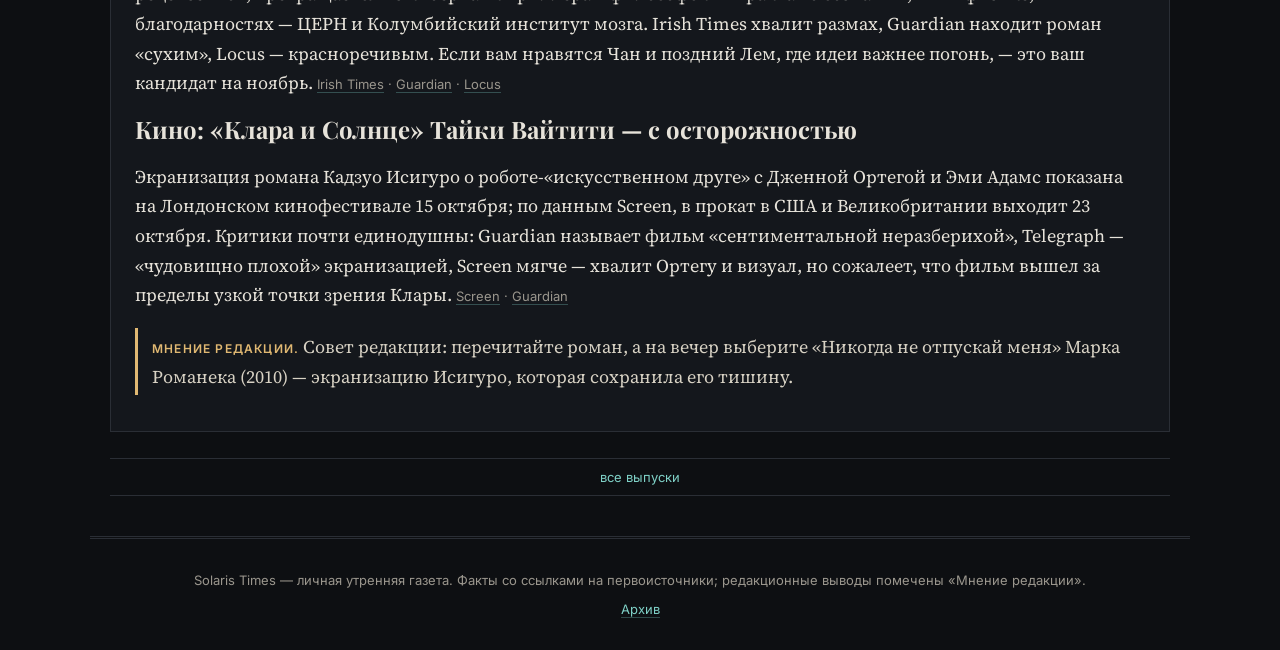
==== commit bd1e0447: "New rubrics; issue No.1 update; remove reader-facing issues.json link" ====
--- a/index.html
+++ b/index.html
@@ -1,13 +1,13 @@
 <!doctype html><html lang="ru"><head><meta charset="utf-8">
 <meta name="viewport" content="width=device-width,initial-scale=1">
-<title>Solaris Times № 1 — 2026-10-22</title><meta name="description" content="Агенты-исследователи, карта ощущений в мозге, бактерии-электрики, полезное забвение по Ницше и роман, в котором физики больше, чем погонь.">
+<title>Solaris Times № 1 — 2026-10-22</title><meta name="description" content="Агенты-исследователи, карта ощущений в мозге, бактерии-электрики, котята ирбиса в Саянах, кратер на паучьих лапах и полезное забвение по Ницше.">
 <link rel="preconnect" href="https://fonts.googleapis.com"><link rel="preconnect" href="https://fonts.gstatic.com" crossorigin>
 <link href="https://fonts.googleapis.com/css2?family=Playfair+Display:ital,wght@0,600;0,800;1,600&family=Source+Serif+4:ital,opsz,wght@0,8..60,400;0,8..60,600;1,8..60,400&family=Inter:wght@400;600&display=swap&subset=cyrillic" rel="stylesheet">
 <link rel="stylesheet" href="assets/style.css"></head><body>
 <header class="mast"><a class="brand" href="">Solaris Times</a>
 <nav class="top"><a href="">Свежий номер</a><a href="archive/">Архив</a></nav></header>
-<main class="issue"><div class="dateline"><span>№ 1</span><span>четверг, 22 октября 2026</span><span>≈ 13 минут</span></div>
-<p class="lede">Агенты-исследователи, карта ощущений в мозге, бактерии-электрики, полезное забвение по Ницше и роман, в котором физики больше, чем погонь.</p><nav class="pager"><span></span><a href="archive/">все выпуски</a><span></span></nav><article class="lead">
+<main class="issue"><div class="dateline"><span>№ 1</span><span>четверг, 22 октября 2026</span><span>≈ 15 минут</span></div>
+<p class="lede">Агенты-исследователи, карта ощущений в мозге, бактерии-электрики, котята ирбиса в Саянах, кратер на паучьих лапах и полезное забвение по Ницше.</p><nav class="pager"><span></span><a href="archive/">все выпуски</a><span></span></nav><article class="lead">
 <figure class="dark"><img src="assets/img/brain.png" alt="Гравюра: доли большого полушария, вид сбоку" loading="eager">
 <figcaption>Доли большого полушария, вид сбоку. Островок, о котором речь в материале ниже, спрятан в глубине латеральной борозды — снаружи его не видно.<span class="cr">Иллюстрация из «Анатомии Грея» (1918), Henry Vandyke Carter. Public domain, Wikimedia Commons.</span></figcaption></figure>
 <div class="text">
@@ -41,6 +41,12 @@
 <p class="op">Практический вывод для тех, кто делает агентов с «заметками о себе»: храните факты, а мудрость пересобирайте на месте. Оговорка: три текстовых бенчмарка, и авторы сами называют свою статистику разведочной.</p>
 </section>
 
+<section class="rubric">
+<p class="kicker">Цифра дня</p>
+<h3>100 аттосекунд</h3>
+<p>Столько длились самые короткие жёсткие рентгеновские импульсы, когда‑либо полученные на рентгеновском лазере на свободных электронах: от 100 до 400 аттосекунд (аттосекунда — миллиардная доля миллиардной доли секунды) при энергии фотонов около 9 кэВ. Рекорд поставили на установке LCLS в SLAC; прямо измерить такой импульс невозможно, поэтому команда разработала косвенный метод оценки длительности. Зачем: такие вспышки одновременно достаточно «жёсткие», чтобы заглянуть во внутренние оболочки атомов, и достаточно быстрые, чтобы «заморозить» движение электронов — в том числе в плотной плазме. Работа опубликована в Nature Photonics.</p>
+<p class="src"><a href="https://www6.slac.stanford.edu/news/2026-10-20-slacs-x-ray-laser-sets-record-shortest-high-energy-pulses-ever-generated-xfel">SLAC, 20.10.2026</a></p>
+</section>
 <div class="grid">
 <article class="note">
 <figure><img src="assets/img/protein.png" alt="Трёхмерная модель белка миоглобина" loading="lazy">
@@ -61,6 +67,28 @@
 </article>
 </div>
 
+<div class="grid">
+<article class="note">
+<p class="kicker">Наука в России</p>
+<h3>Почему фермент‑«ножницы» не привередлив к ДНК</h3>
+<p>Эндонуклеаза VIII — бактериальный фермент, который чинит повреждённую ДНК, а в лабораториях помогает искать мутации в опухолях и собирать генные конструкции. Её ценят за «всеядность»: она режет ДНК независимо от последовательности, но почему — было непонятно. Учёные ИХБФМ им. Кнорре СО РАН (Новосибирск) научились массово получать комплексы фермента с разными участками ДНК, вырастили кристаллы и сняли их рентгеноструктурно на синхротроне в Шанхае. Механизм «всеядности» найден, а значит, фермент можно целенаправленно улучшать. Статья — в журнале DNA Repair, грант РНФ № 21‑64‑00017‑П.</p>
+<p class="src"><a href="https://www.rscf.ru/news/biology/obnaruzheny-novye-svoystva-fermenta-sposobnogo-razrezat-molekuly-dnk/">РНФ, 21.10.2026</a> (со ссылкой на пресс‑службу ИХБФМ СО РАН)</p>
+</article>
+<article class="note">
+<p class="kicker">Хорошие новости из России</p>
+<h3>У Таджички снова котята: ирбисов в Саянах уже 21</h3>
+<p>Фотоловушка Саяно‑Шушенского заповедника сняла самку снежного барса по кличке Таджичка с двумя котятами; беременность заметили весной, летом подтвердили лактацию. Котята уже пробуют камеру на зуб. Таджичку привезли из Таджикистана в 2019 году — это был первый в мире эксперимент по переселению ирбиса ради спасения популяции. Теперь у неё четвёртый выводок и девять котят за жизнь, а всего ирбисов на заповедной территории — 21. Новость от 6 октября: старше нашего окна, но слишком хорошая, чтобы её пропустить.</p>
+<p class="src"><a href="http://nature.kremlin.ru/news/563">«Дикая природа России», 06.10.2026</a></p>
+</article>
+</div>
+<section class="rubric">
+<figure><img src="assets/img/spider-crater.jpg" alt="Спутниковый снимок кратера Спайдер в Западной Австралии: светлые гребни расходятся от центра, как лапы паука" loading="lazy">
+<figcaption>Кратер Спайдер, регион Кимберли, Западная Австралия. Снимок OLI‑2 со спутника Landsat 9, 20 сентября 2026 г.<span class="cr">NASA Earth Observatory / Michala Garrison, данные Landsat от USGS. Изображения NASA — public domain.</span></figcaption></figure>
+<p class="kicker">Кадр дня</p>
+<h3>Кратер на паучьих лапах</h3>
+<p>Овал 13 × 11 км, центральная «паучья» часть — около 4 км. Светлые «лапы» — песчаниковые гребни, пережившие эрозию: это остаток центрального поднятия, которое вспучилось при отскоке дна после удара. Долго спорили, не вулкан ли это, пока геологи не нашли конусы разрушения — трещины, которые образуются только при ударной волне. Возраст удара — примерно от 900 до 600 млн лет назад. Публикация NASA от 13 октября.</p>
+<p class="src"><a href="https://science.nasa.gov/earth/earth-observatory/an-impact-structure-with-legs/">NASA Earth Observatory, 13.10.2026</a></p>
+</section>
 <section class="rubric">
 <p class="kicker">ИИ‑инструмент дня</p>
 <h3>Granite Speech 5.0 — локальная расшифровка и перевод речи</h3>
@@ -69,6 +97,13 @@
 <p class="src"><a href="https://huggingface.co/blog/ibm-granite/granite-speech-5">Блог IBM Granite на Hugging Face</a> · <a href="https://huggingface.co/ibm-granite/granite-speech-5.0-2b">модельная карточка</a></p>
 </section>
 
+<section class="rubric">
+<p class="kicker">Мысленный эксперимент</p>
+<h3>Дневник, который пишет сам себя</h3>
+<p>Станция на орбите далёкой планеты. Каждое утро её единственный исследователь просыпается без памяти о вчерашнем дне — таковы условия контракта — и находит на столе дневник. Записи разумны, почерк его собственный, выводы точны: «Океан реагирует на музыку, проверь гипотезу Б». Через год он замечает, что все гипотезы последних месяцев вытекают из одной ранней записи, проверить которую уже невозможно.</p>
+<p>Вопрос: стоит ли ему сжечь дневник и начать с сырых показаний приборов, рискуя потерять год работы? А если оставить — чьи это теперь выводы: его, дневника или океана?</p>
+<p class="op">перечитайте «Статью дня с arXiv» и «Идею дня» ниже. Ответа нет и у редакции.</p>
+</section>
 <section class="rubric">
 <figure style="max-width:260px;float:right;margin:0 0 12px 20px"><img src="assets/img/nietzsche.jpg" alt="Фридрих Ницше, около 1875 года" loading="lazy">
 <figcaption>Фридрих Ницше, около 1875 г.<span class="cr">Фото: Friedrich Hermann Hartmann. Public domain, Wikimedia Commons.</span></figcaption></figure>
@@ -84,12 +119,10 @@
 <p class="kicker">Что почитать и посмотреть</p>
 <h3>Книга: «Ply», Эрнан Диас</h3>
 <p>Новый роман автора пулитцеровского «Доверия» (Picador, сентябрь 2026; рецензии вышли в октябре). Через несколько столетий после того, как государства «отмерли», в полузатопленном городе на восточном побережье США воду и электричество контролируют частные монополии. Героиня по прозвищу Pincher ворует энергию из сети в самодельные батарейки — пока не изобретает устройство с гигантской ёмкостью. Дальше роман, по словам рецензентов, превращается из киберпанк‑триллера в философский трактат о сознании, ИИ и физике; в благодарностях — ЦЕРН и Колумбийский институт мозга. Irish Times хвалит размах, Guardian находит роман «сухим», Locus — красноречивым. Если вам нравятся Чан и поздний Лем, где идеи важнее погонь, — это ваш кандидат на ноябрь. <span class="src"><a href="https://www.irishtimes.com/culture/books/review/2026/10/10/ply-by-hernan-diaz-sci-fi-thriller-and-philosophical-treatise-a-marvel-of-breadth-and-concept/">Irish Times</a> · <a href="https://www.theguardian.com/books/2026/oct/14/ply-by-hernan-diaz-review-pulitzer-winners-dry-vision-of-far-future-america">Guardian</a> · <a href="https://locusmag.com/review/ply-by-hernan-diaz-review-by-niall-harrison/">Locus</a></span></p>
-<h3>Книга покороче: «Engines of Reason», Адриан Чайковски</h3>
-<p>Продолжение повести «Elder Race» (2021): «волшебник» в башне на самом деле антрополог из звёздной экспедиции, которому запрещено вмешиваться в жизнь местных. Лемовская тема контакта, где магическое и научное описание мира спорят о том, какое из них «правильнее». 175 страниц, Tordotcom, сентябрь 2026. <span class="src"><a href="https://locusmag.com/review/engines-of-reason-by-adrian-tchaikovsky-review-by-russell-letson/">Locus, 15.10.2026</a></span></p>
 <h3>Кино: «Клара и Солнце» Тайки Вайтити — с осторожностью</h3>
 <p>Экранизация романа Кадзуо Исигуро о роботе‑«искусственном друге» с Дженной Ортегой и Эми Адамс показана на Лондонском кинофестивале 15 октября; по данным Screen, в прокат в США и Великобритании выходит 23 октября. Критики почти единодушны: Guardian называет фильм «сентиментальной неразберихой», Telegraph — «чудовищно плохой» экранизацией, Screen мягче — хвалит Ортегу и визуал, но сожалеет, что фильм вышел за пределы узкой точки зрения Клары. <span class="src"><a href="https://www.screendaily.com/reviews/klara-and-the-sun-review-jenna-ortega-stars-in-taika-waititis-overstuffed-adaptation-of-the-kazuo-ishiguro-novel/5221529.article">Screen</a> · <a href="https://www.theguardian.com/film/2026/oct/15/klara-and-the-sun-review-taika-waititi-kazuo-ishiguro">Guardian</a></span></p>
 <p class="op">Совет редакции: перечитайте роман, а на вечер выберите «Никогда не отпускай меня» Марка Романека (2010) — экранизацию Исигуро, которая сохранила его тишину.</p>
 </section>
 <nav class="pager"><span></span><a href="archive/">все выпуски</a><span></span></nav></main>
 <footer class="foot"><p>Solaris Times — личная утренняя газета. Факты со ссылками на первоисточники; редакционные выводы помечены «Мнение редакции».</p>
-<p><a href="archive/">Архив</a> · <a href="issues.json">issues.json</a></p></footer></body></html>+<p><a href="archive/">Архив</a></p></footer></body></html>
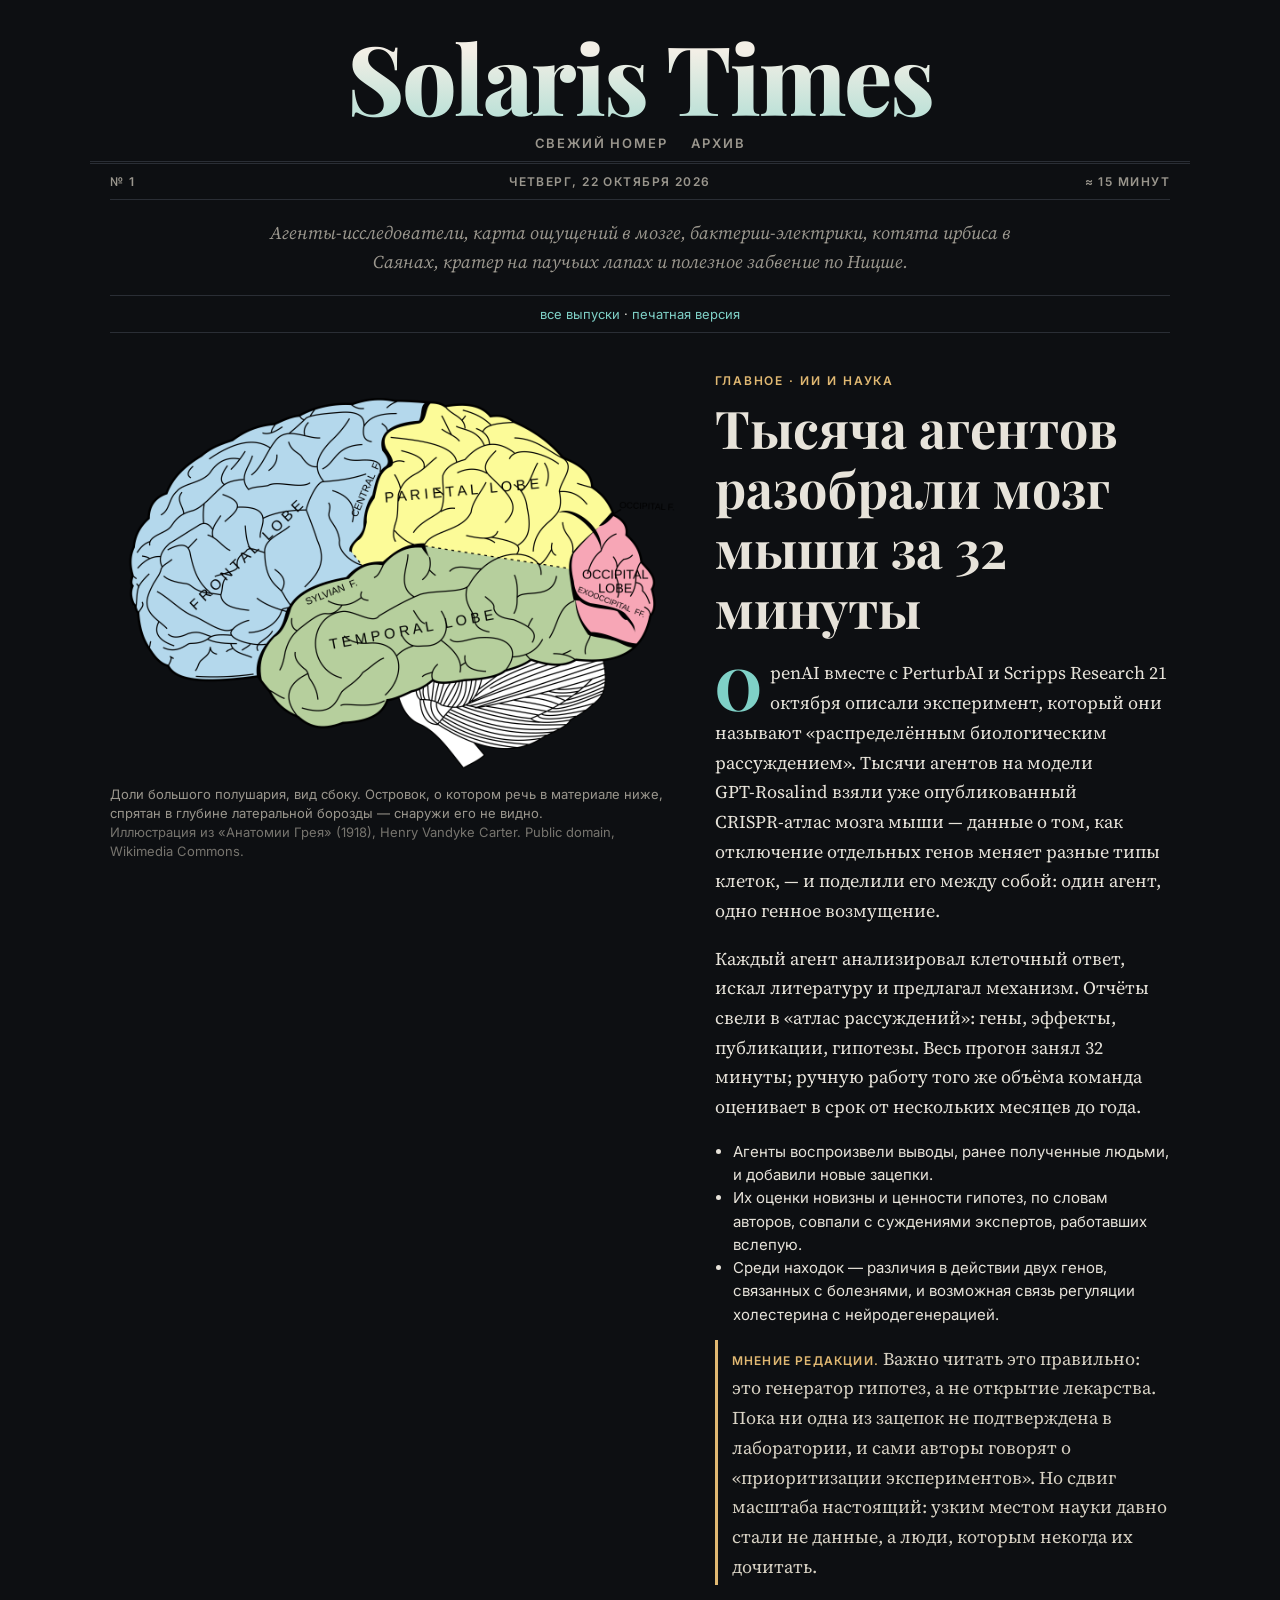
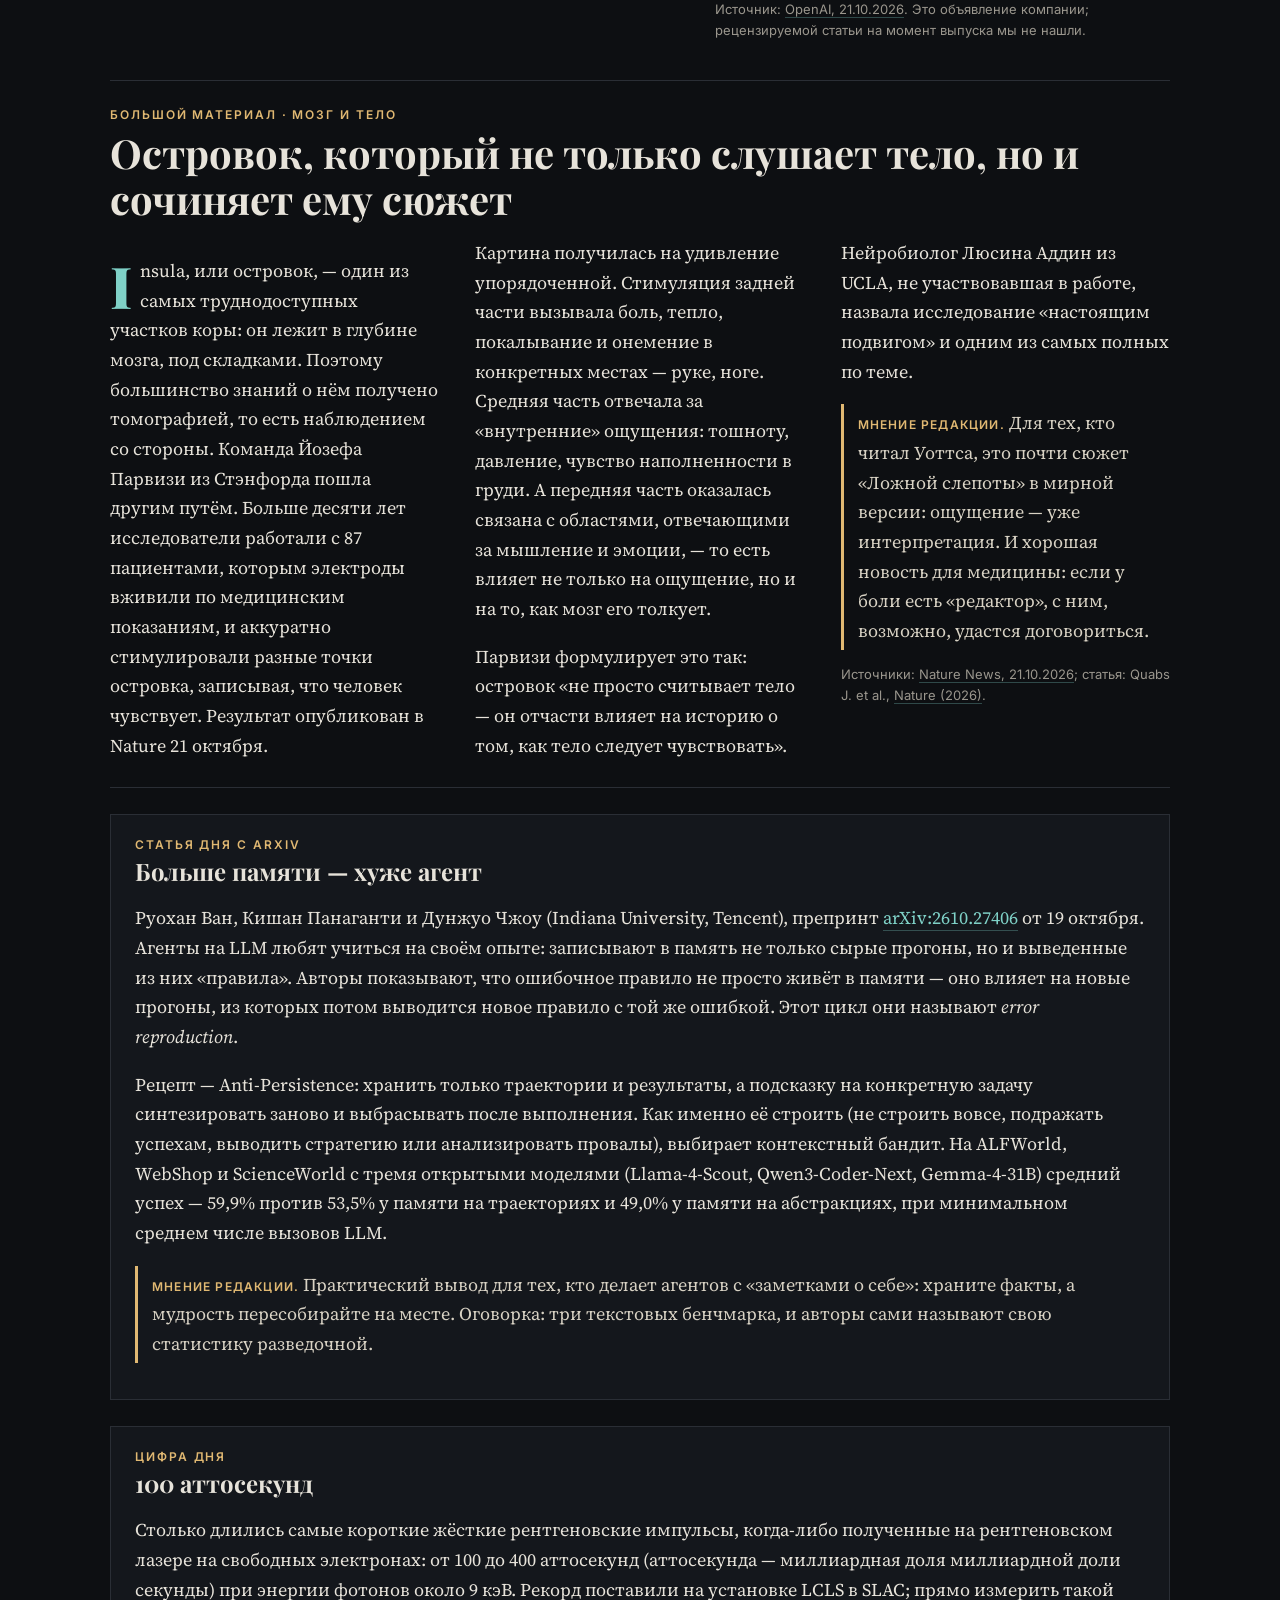
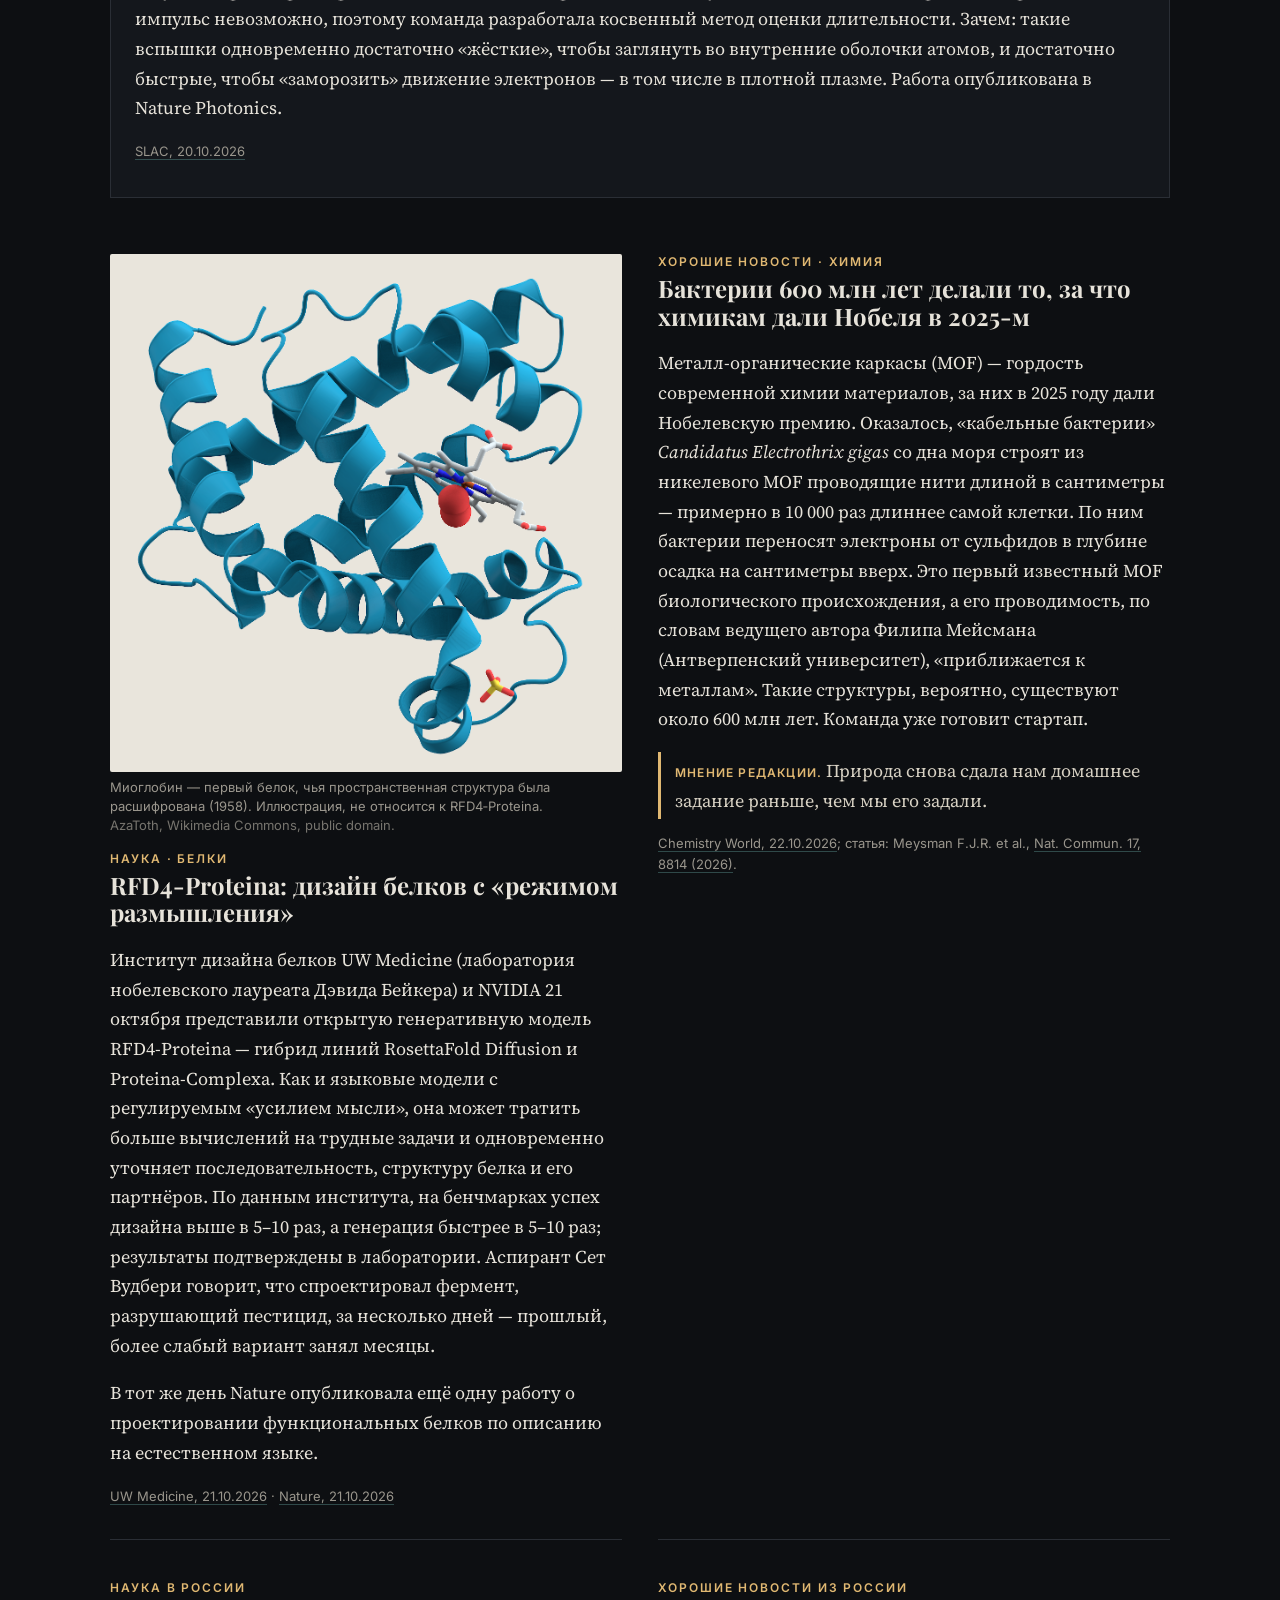
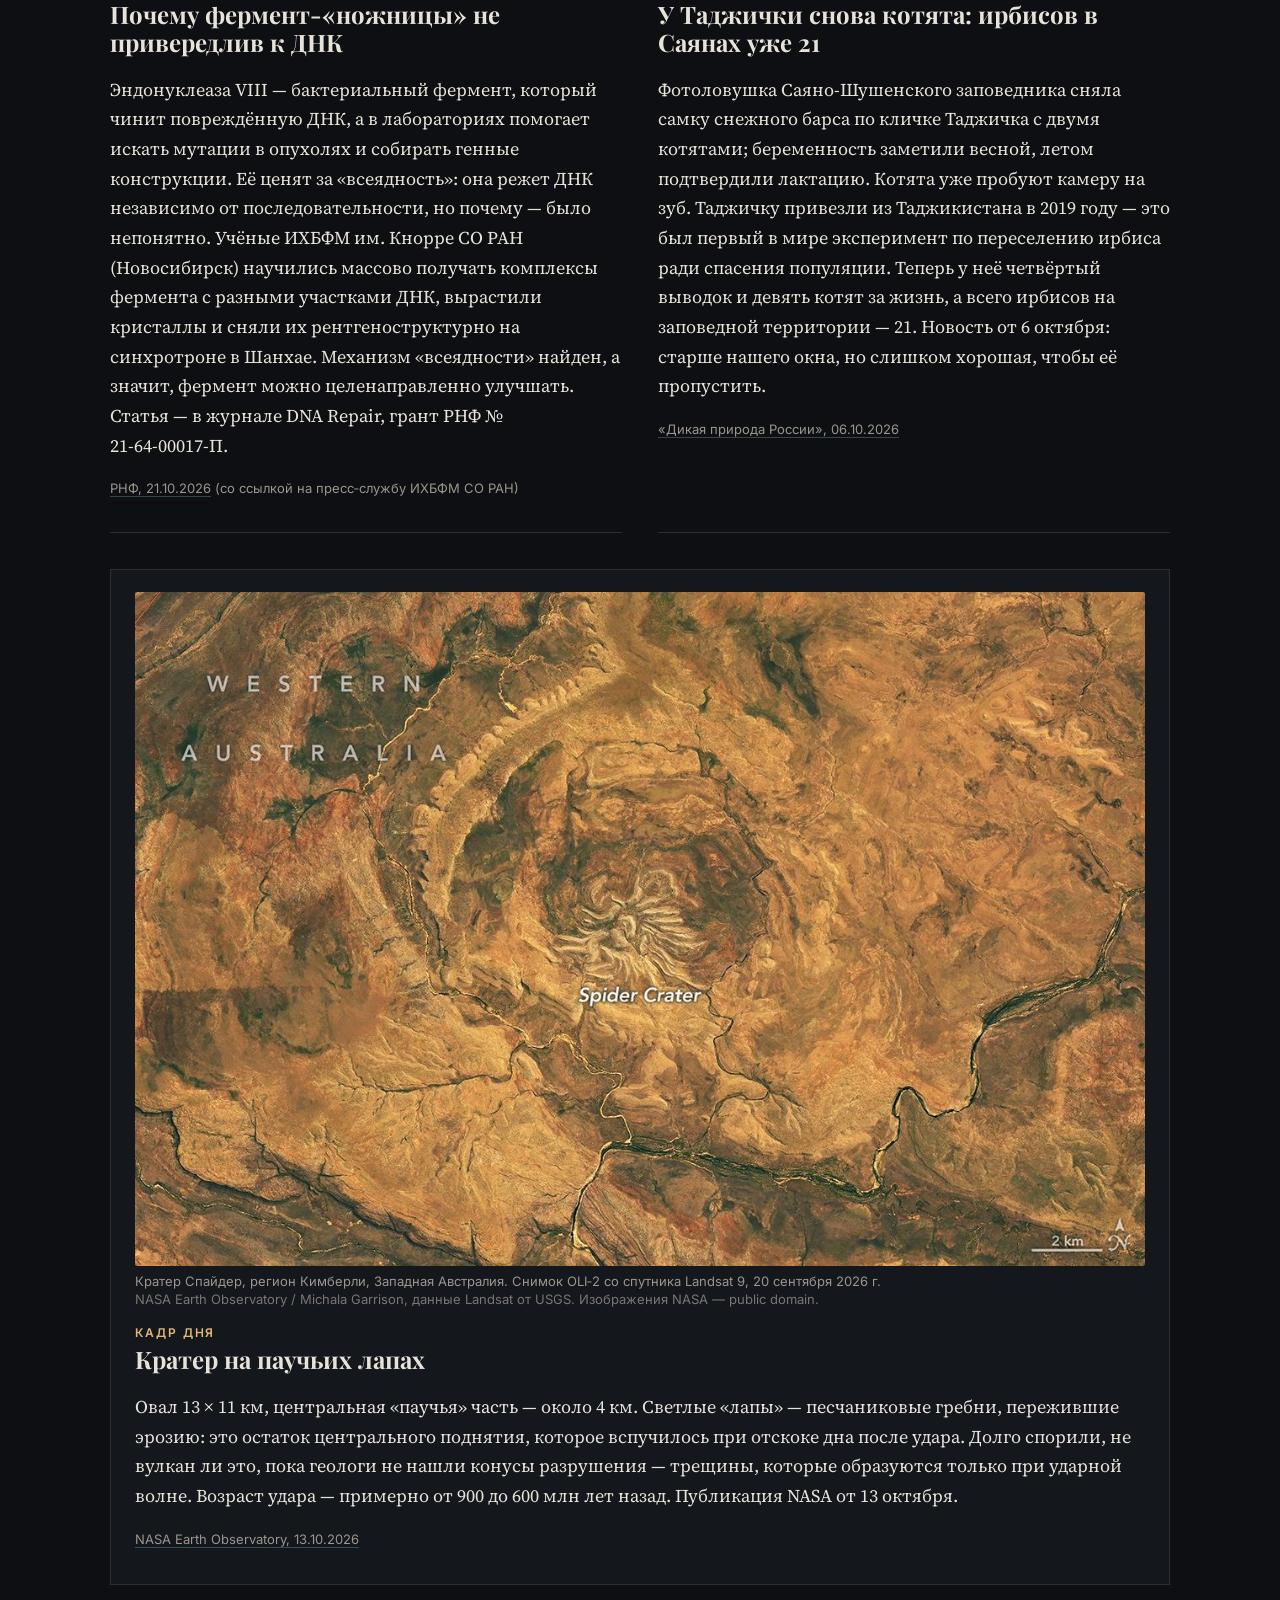
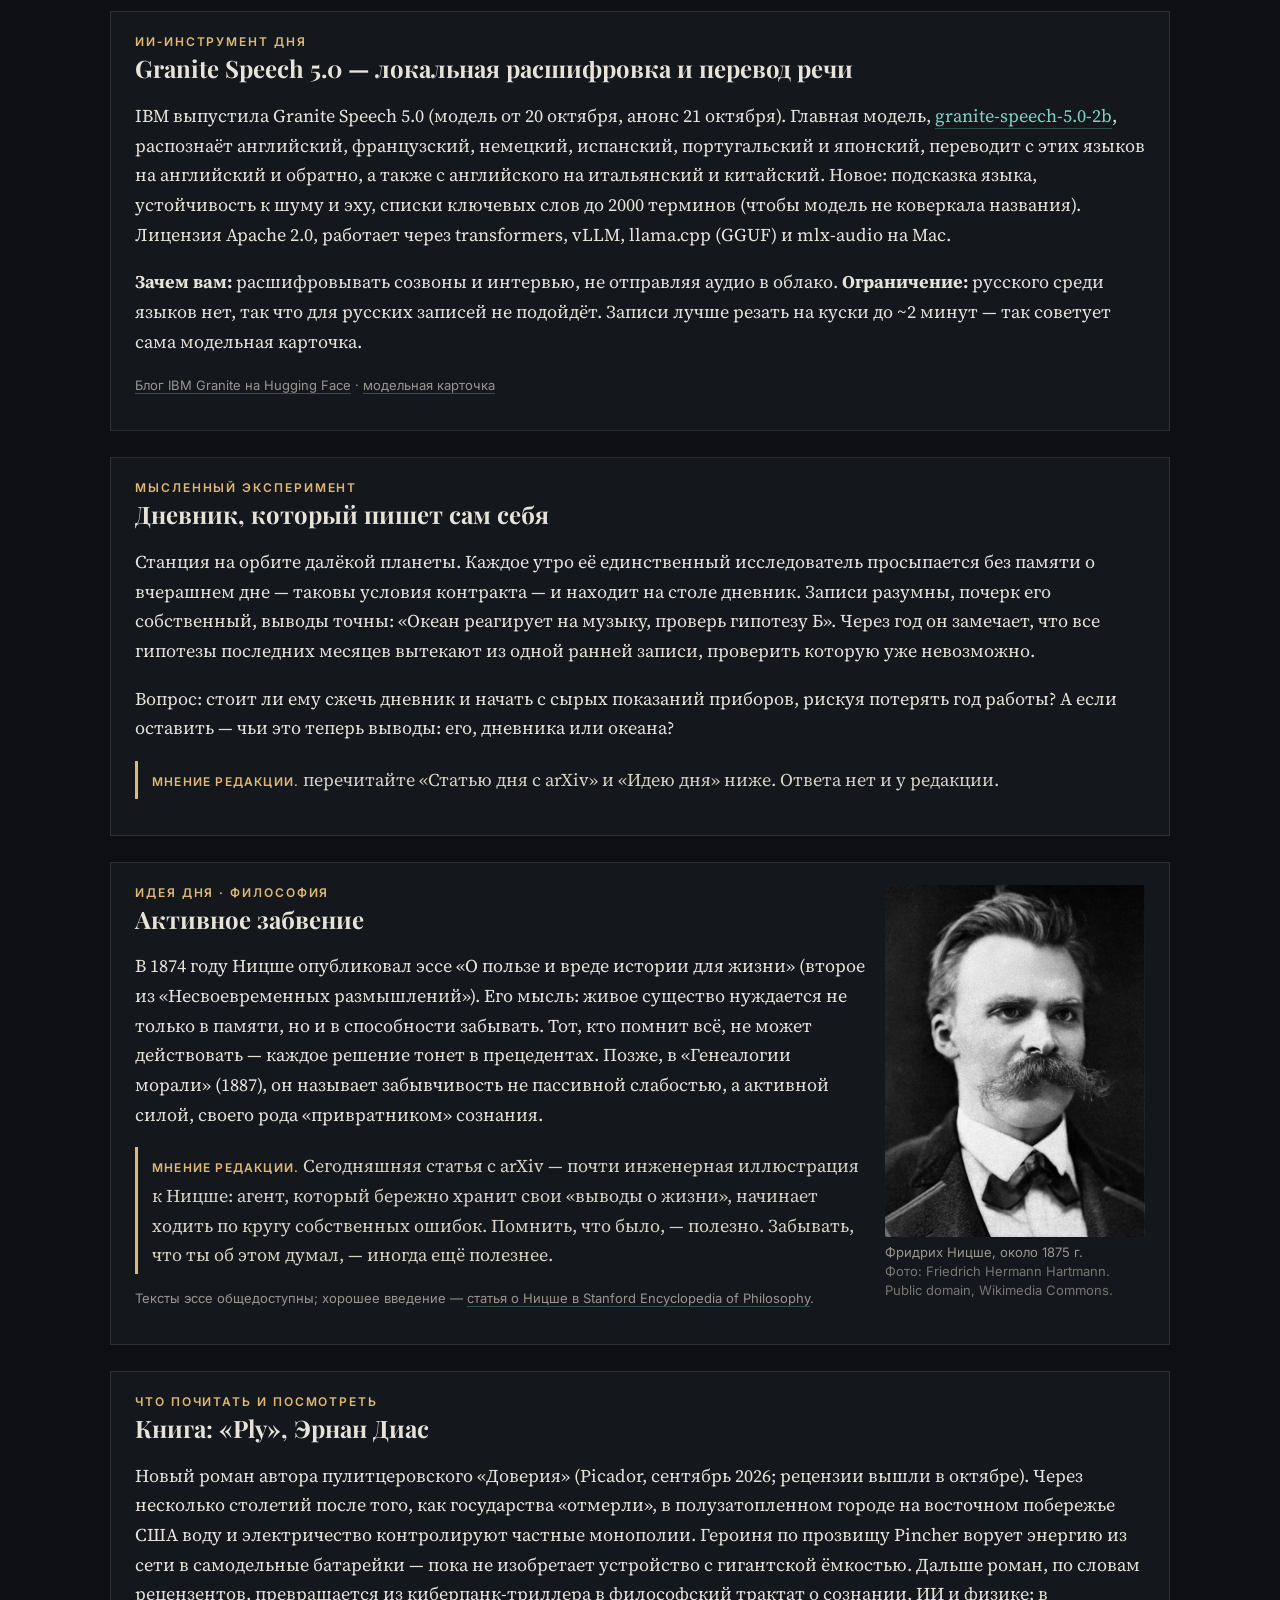
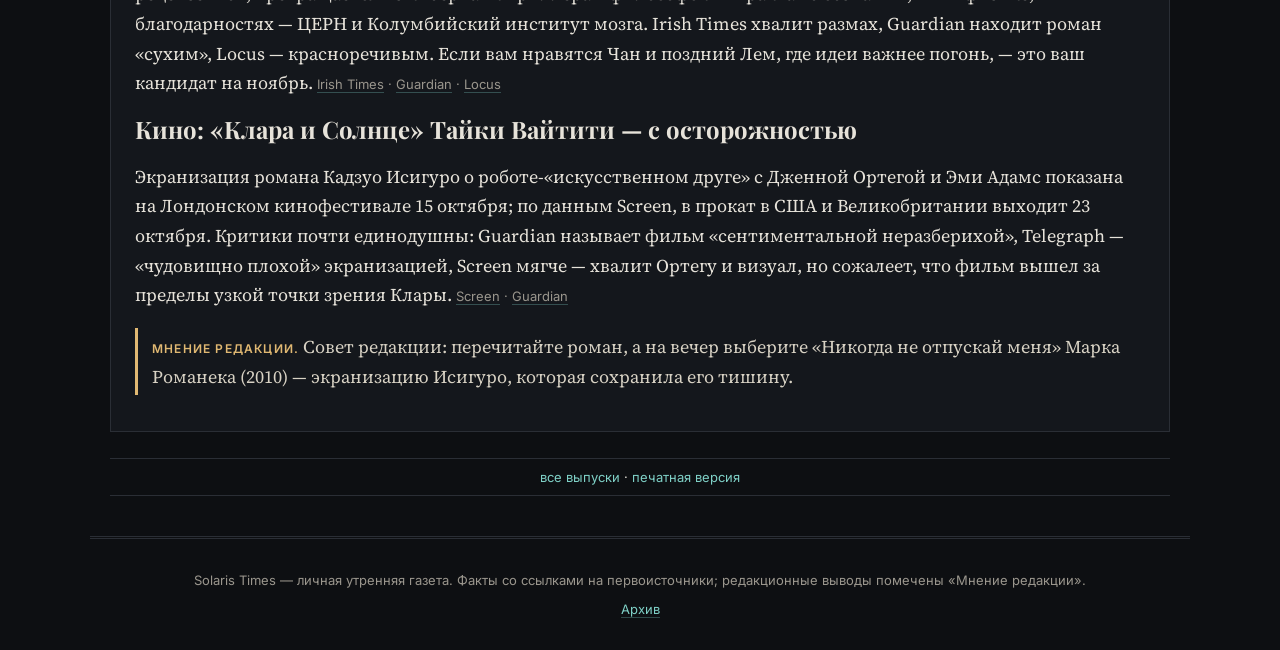
==== commit 4d4fbf72: "Print edition: A4 PDF per issue" ====
--- a/index.html
+++ b/index.html
@@ -7,7 +7,7 @@
 <header class="mast"><a class="brand" href="">Solaris Times</a>
 <nav class="top"><a href="">Свежий номер</a><a href="archive/">Архив</a></nav></header>
 <main class="issue"><div class="dateline"><span>№ 1</span><span>четверг, 22 октября 2026</span><span>≈ 15 минут</span></div>
-<p class="lede">Агенты-исследователи, карта ощущений в мозге, бактерии-электрики, котята ирбиса в Саянах, кратер на паучьих лапах и полезное забвение по Ницше.</p><nav class="pager"><span></span><a href="archive/">все выпуски</a><span></span></nav><article class="lead">
+<p class="lede">Агенты-исследователи, карта ощущений в мозге, бактерии-электрики, котята ирбиса в Саянах, кратер на паучьих лапах и полезное забвение по Ницше.</p><nav class="pager"><span></span><span><a href="archive/">все выпуски</a> · <a href="issues/2026-10-22/solaris-times-2026-10-22.pdf">печатная версия</a></span><span></span></nav><article class="lead">
 <figure class="dark"><img src="assets/img/brain.png" alt="Гравюра: доли большого полушария, вид сбоку" loading="eager">
 <figcaption>Доли большого полушария, вид сбоку. Островок, о котором речь в материале ниже, спрятан в глубине латеральной борозды — снаружи его не видно.<span class="cr">Иллюстрация из «Анатомии Грея» (1918), Henry Vandyke Carter. Public domain, Wikimedia Commons.</span></figcaption></figure>
 <div class="text">
@@ -123,6 +123,6 @@
 <p>Экранизация романа Кадзуо Исигуро о роботе‑«искусственном друге» с Дженной Ортегой и Эми Адамс показана на Лондонском кинофестивале 15 октября; по данным Screen, в прокат в США и Великобритании выходит 23 октября. Критики почти единодушны: Guardian называет фильм «сентиментальной неразберихой», Telegraph — «чудовищно плохой» экранизацией, Screen мягче — хвалит Ортегу и визуал, но сожалеет, что фильм вышел за пределы узкой точки зрения Клары. <span class="src"><a href="https://www.screendaily.com/reviews/klara-and-the-sun-review-jenna-ortega-stars-in-taika-waititis-overstuffed-adaptation-of-the-kazuo-ishiguro-novel/5221529.article">Screen</a> · <a href="https://www.theguardian.com/film/2026/oct/15/klara-and-the-sun-review-taika-waititi-kazuo-ishiguro">Guardian</a></span></p>
 <p class="op">Совет редакции: перечитайте роман, а на вечер выберите «Никогда не отпускай меня» Марка Романека (2010) — экранизацию Исигуро, которая сохранила его тишину.</p>
 </section>
-<nav class="pager"><span></span><a href="archive/">все выпуски</a><span></span></nav></main>
+<nav class="pager"><span></span><span><a href="archive/">все выпуски</a> · <a href="issues/2026-10-22/solaris-times-2026-10-22.pdf">печатная версия</a></span><span></span></nav></main>
 <footer class="foot"><p>Solaris Times — личная утренняя газета. Факты со ссылками на первоисточники; редакционные выводы помечены «Мнение редакции».</p>
 <p><a href="archive/">Архив</a></p></footer></body></html>
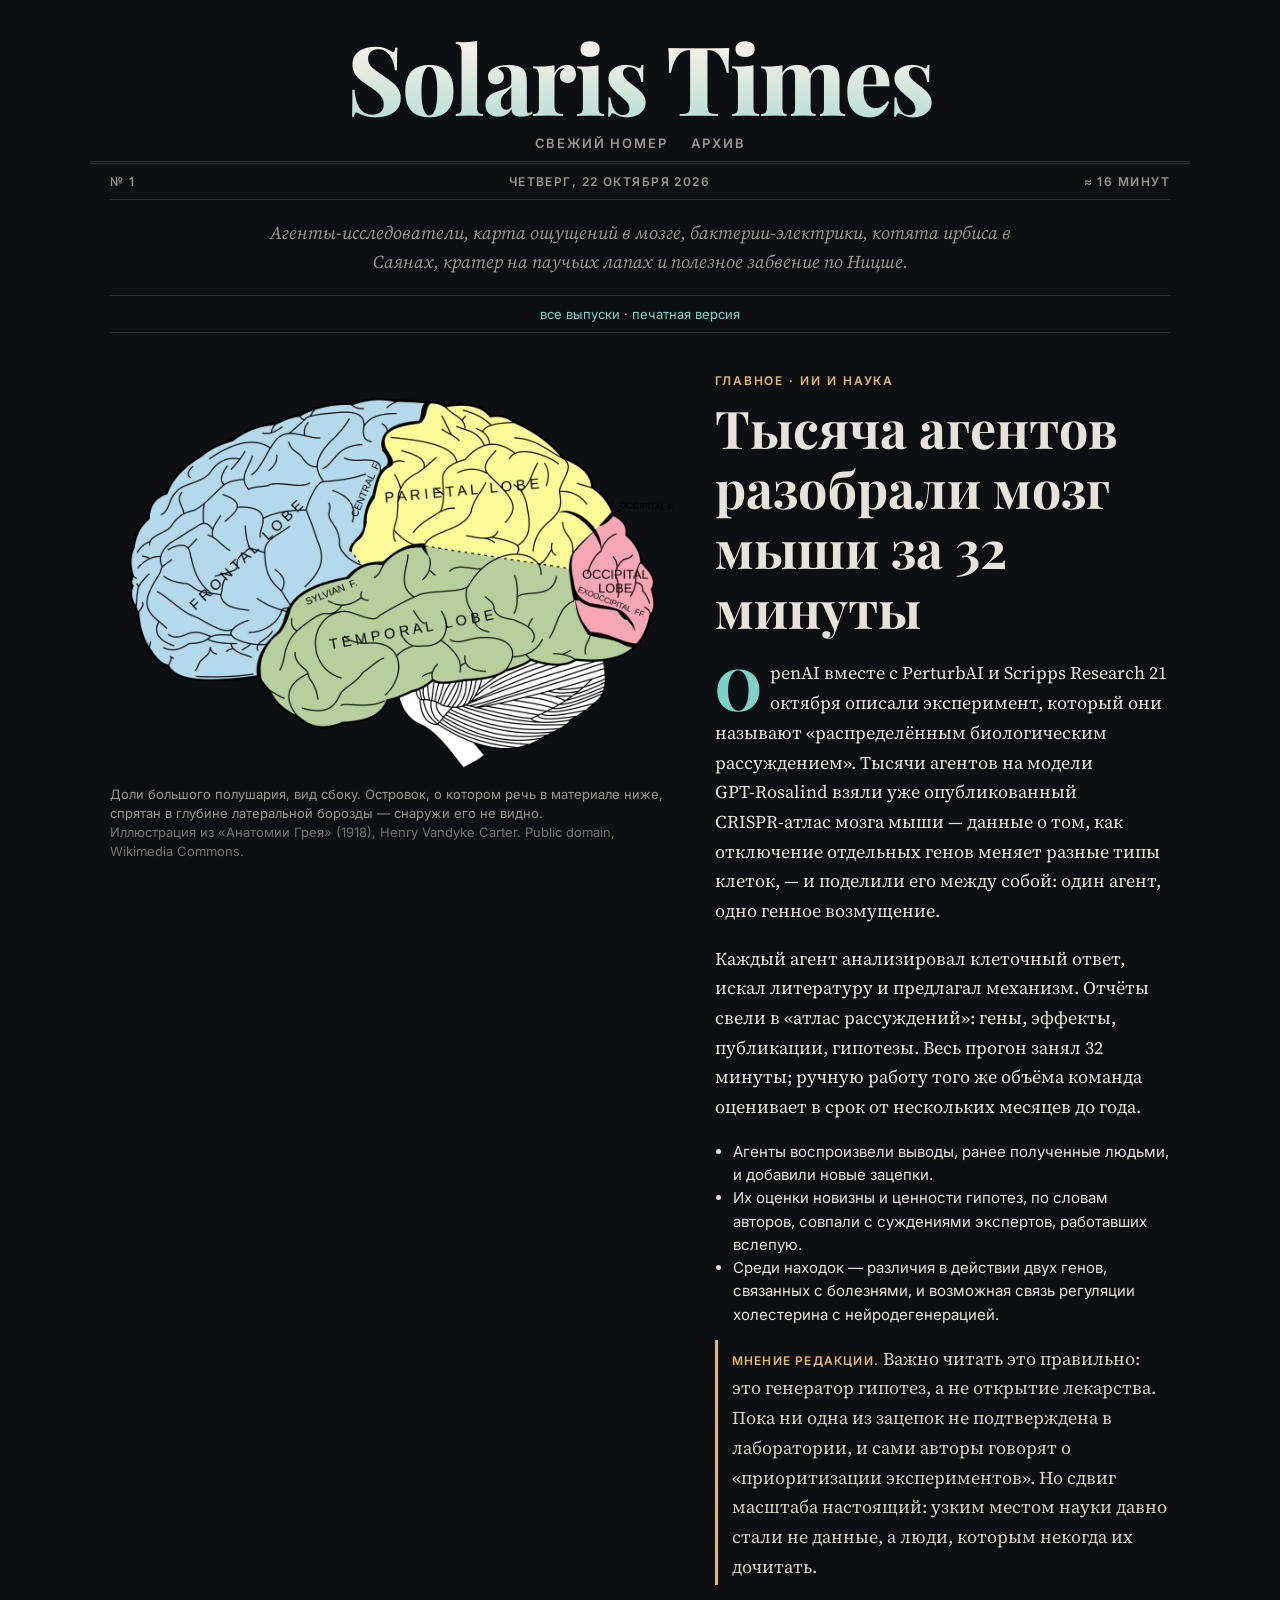
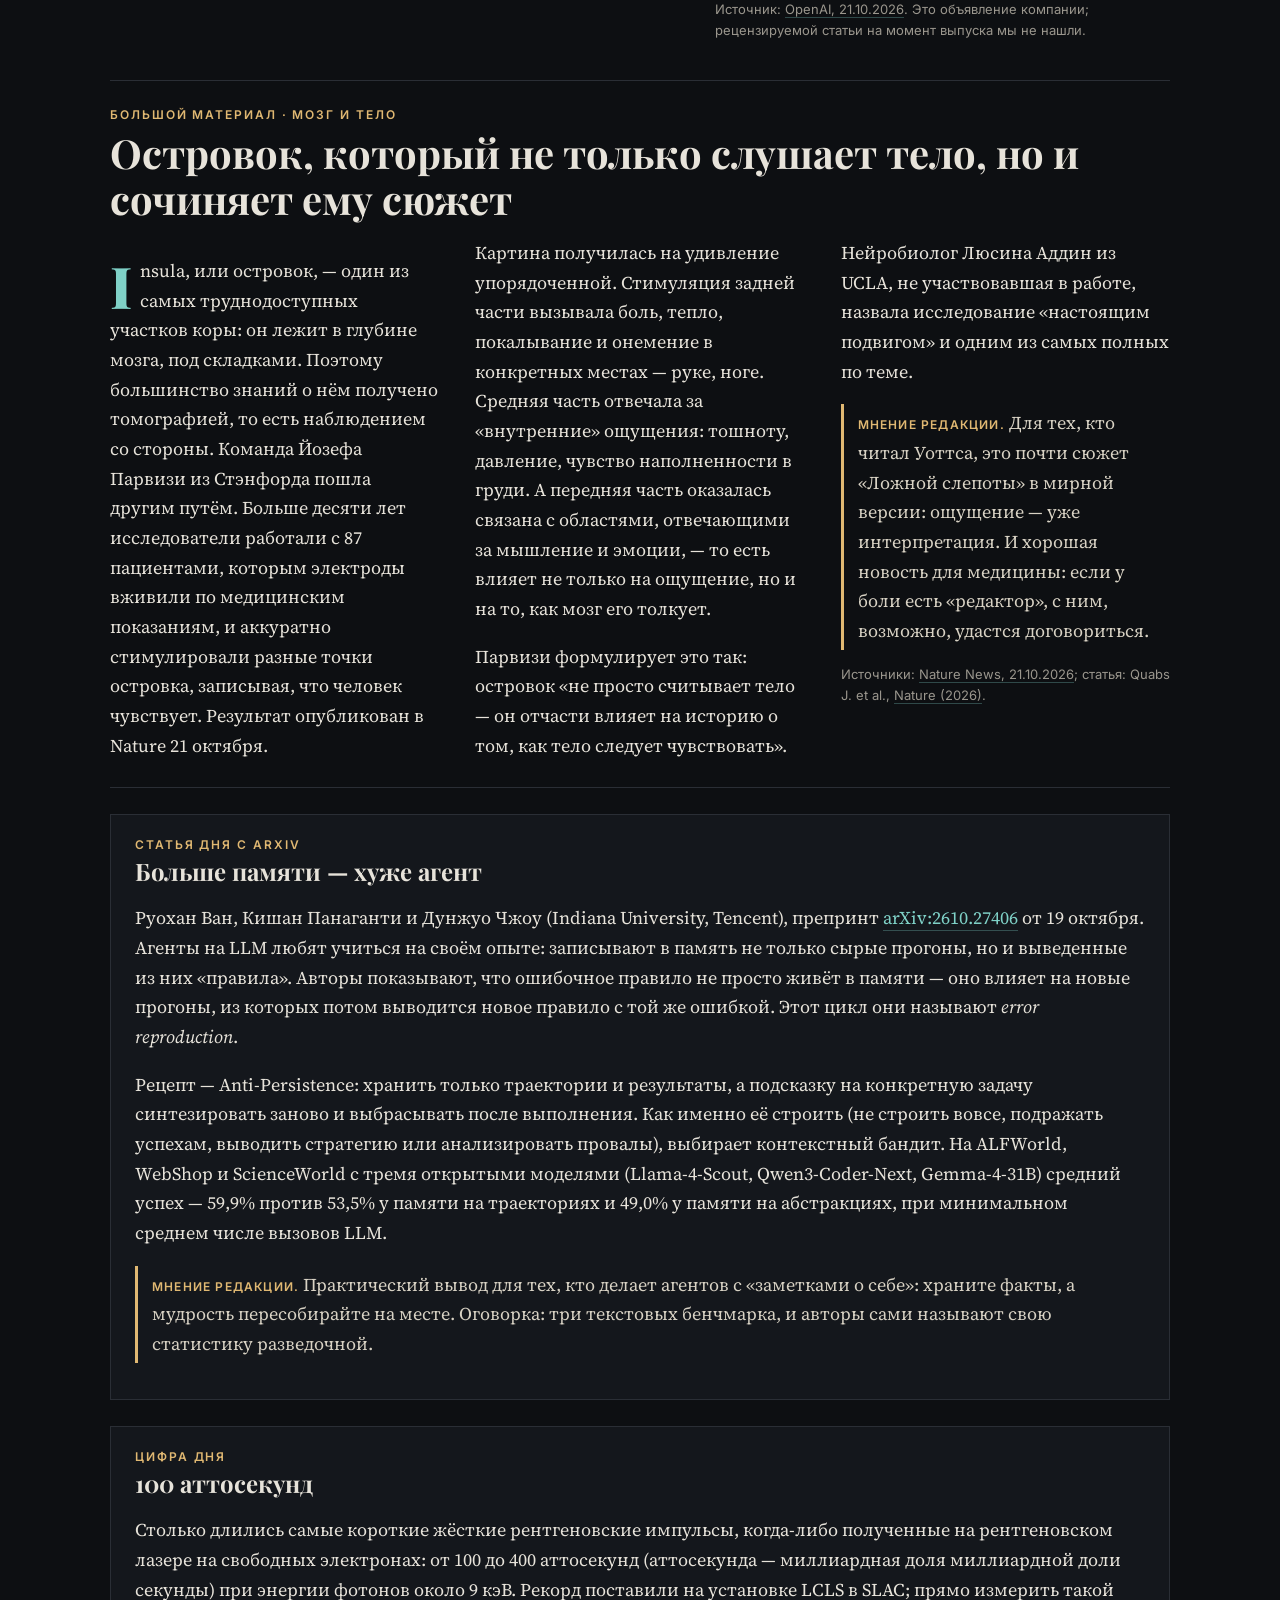
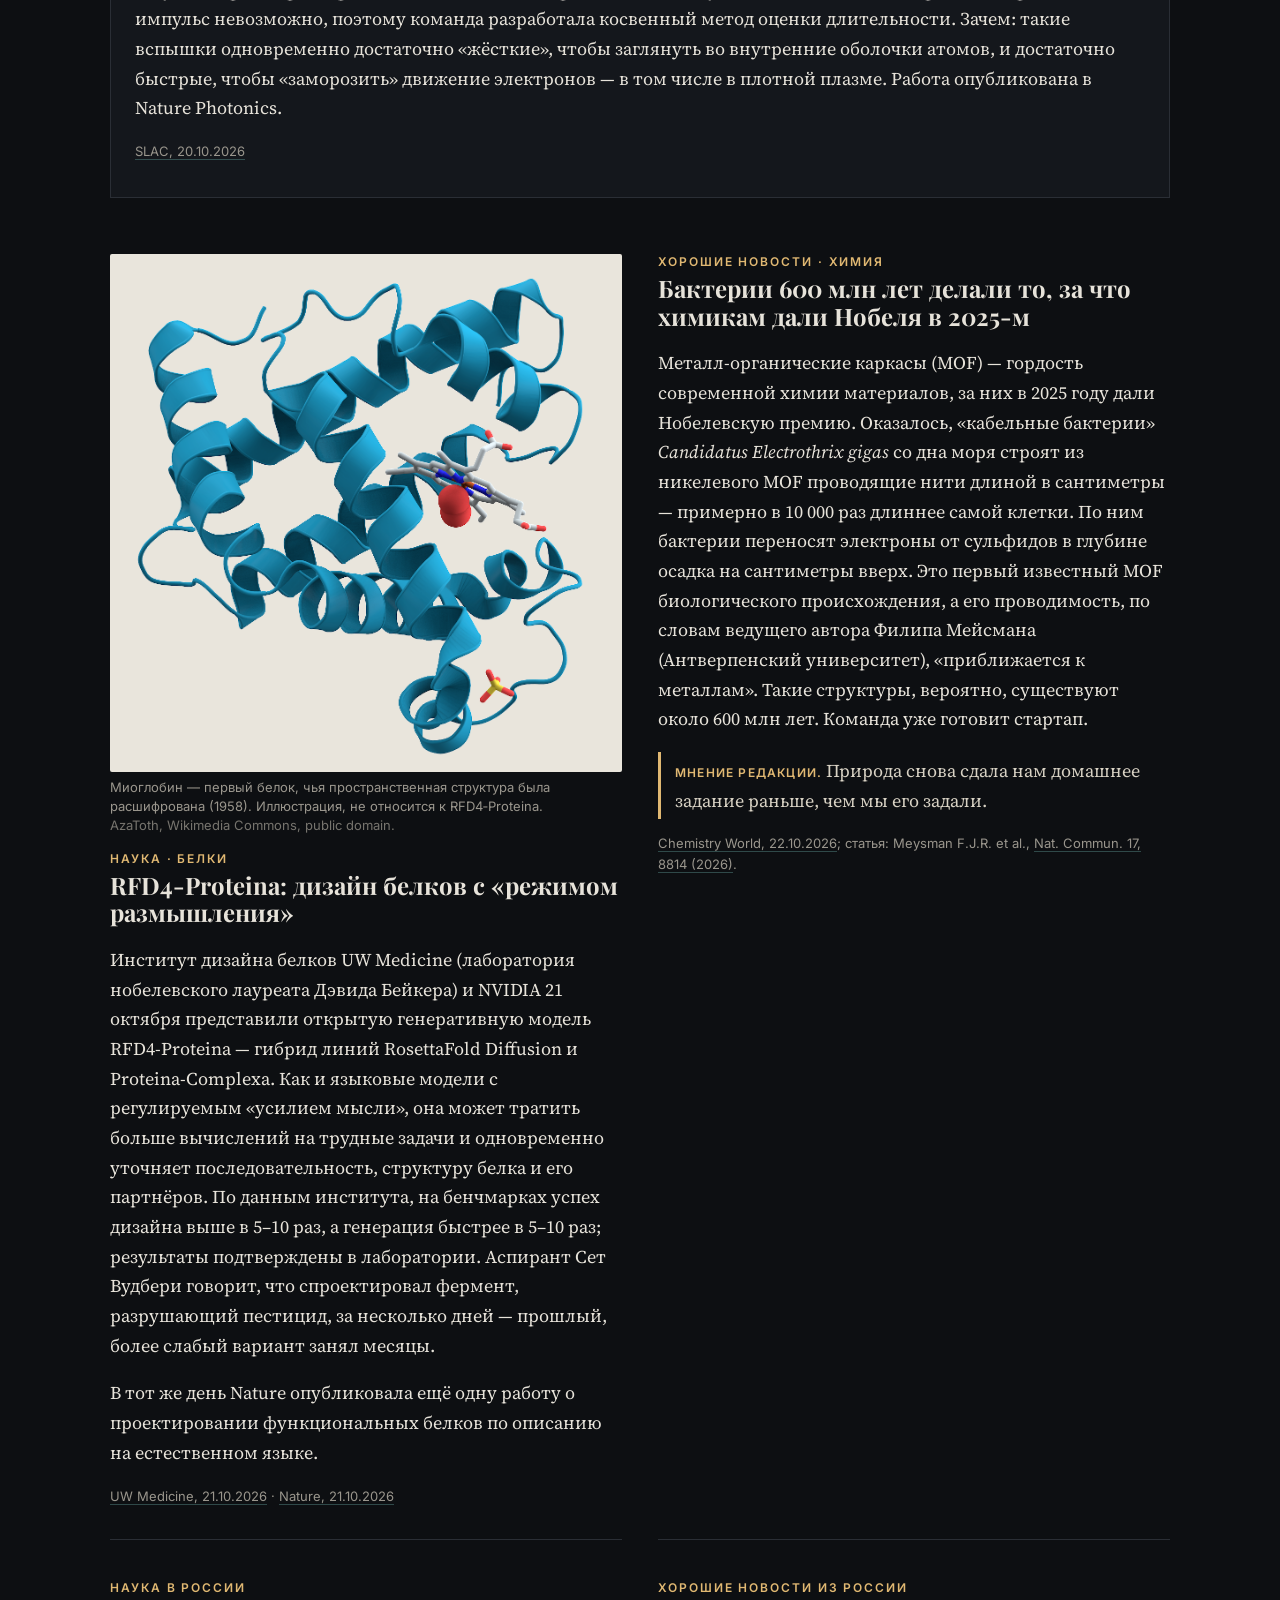
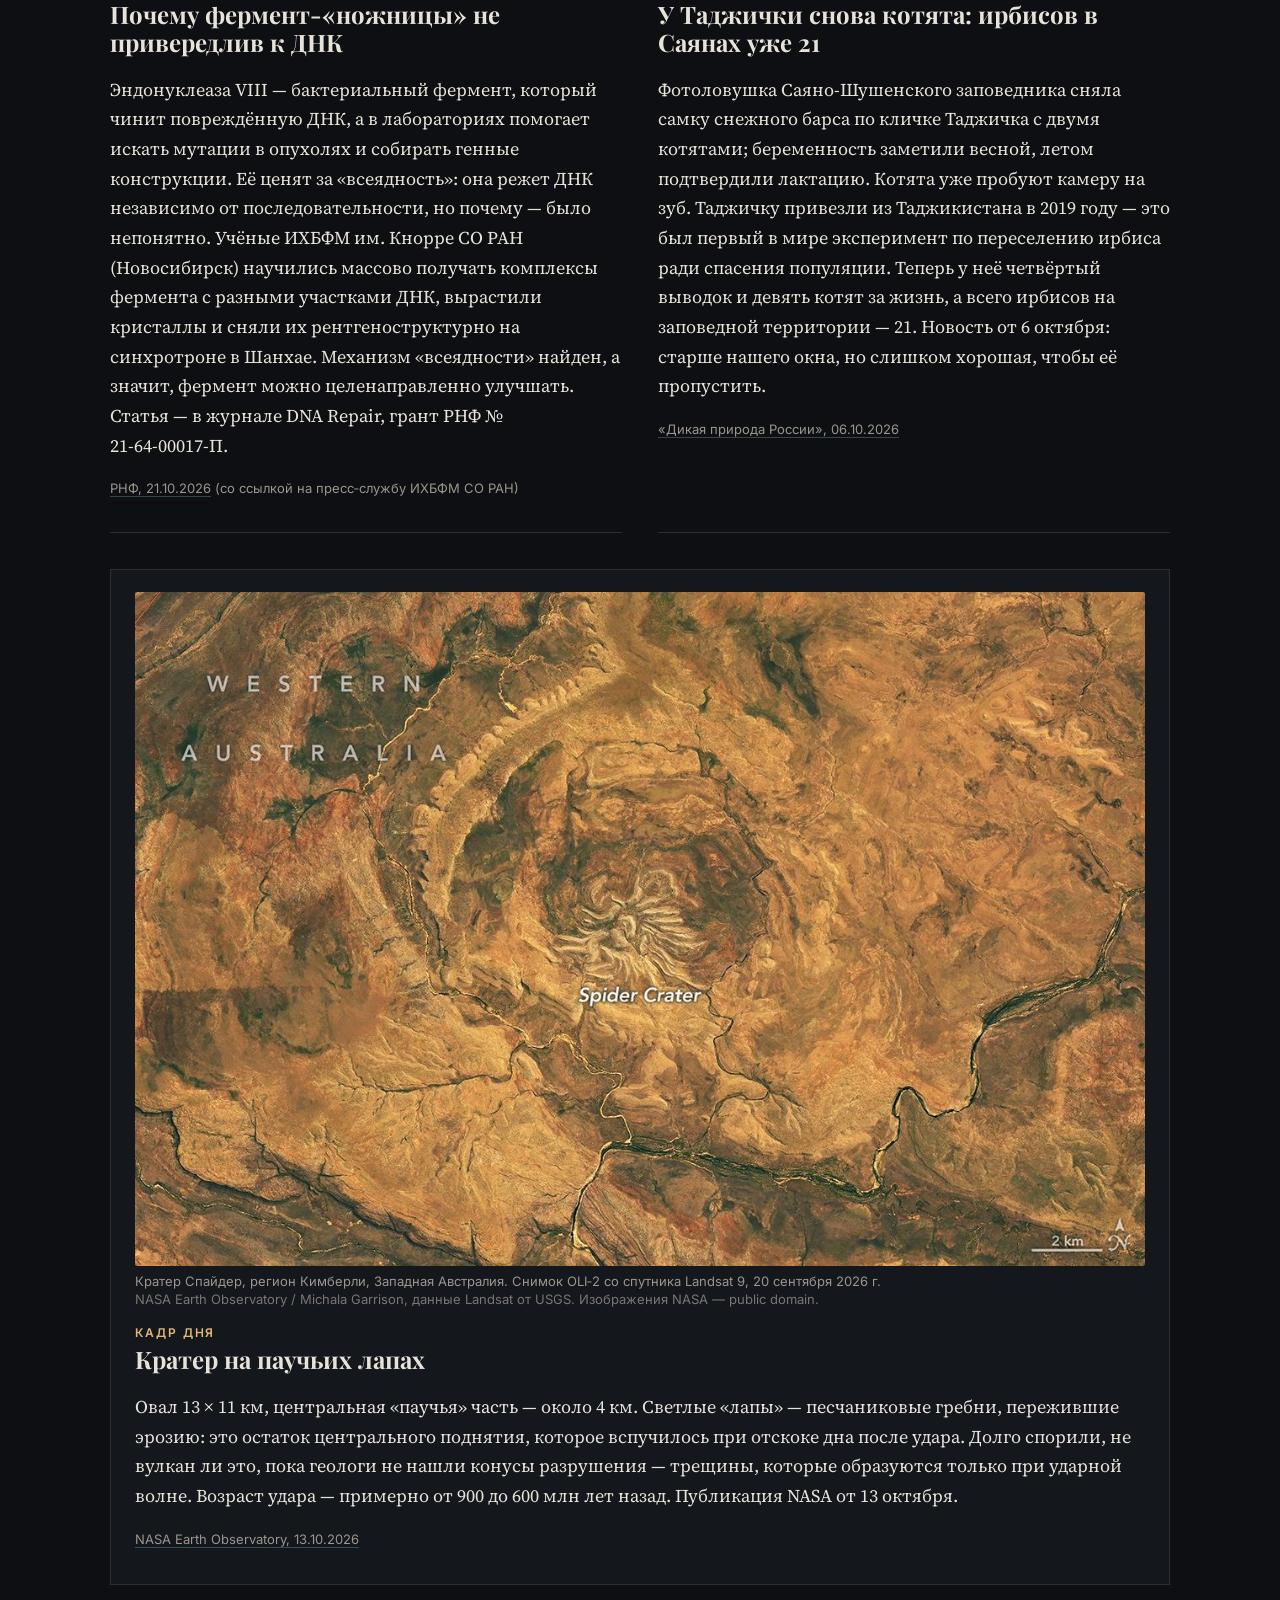
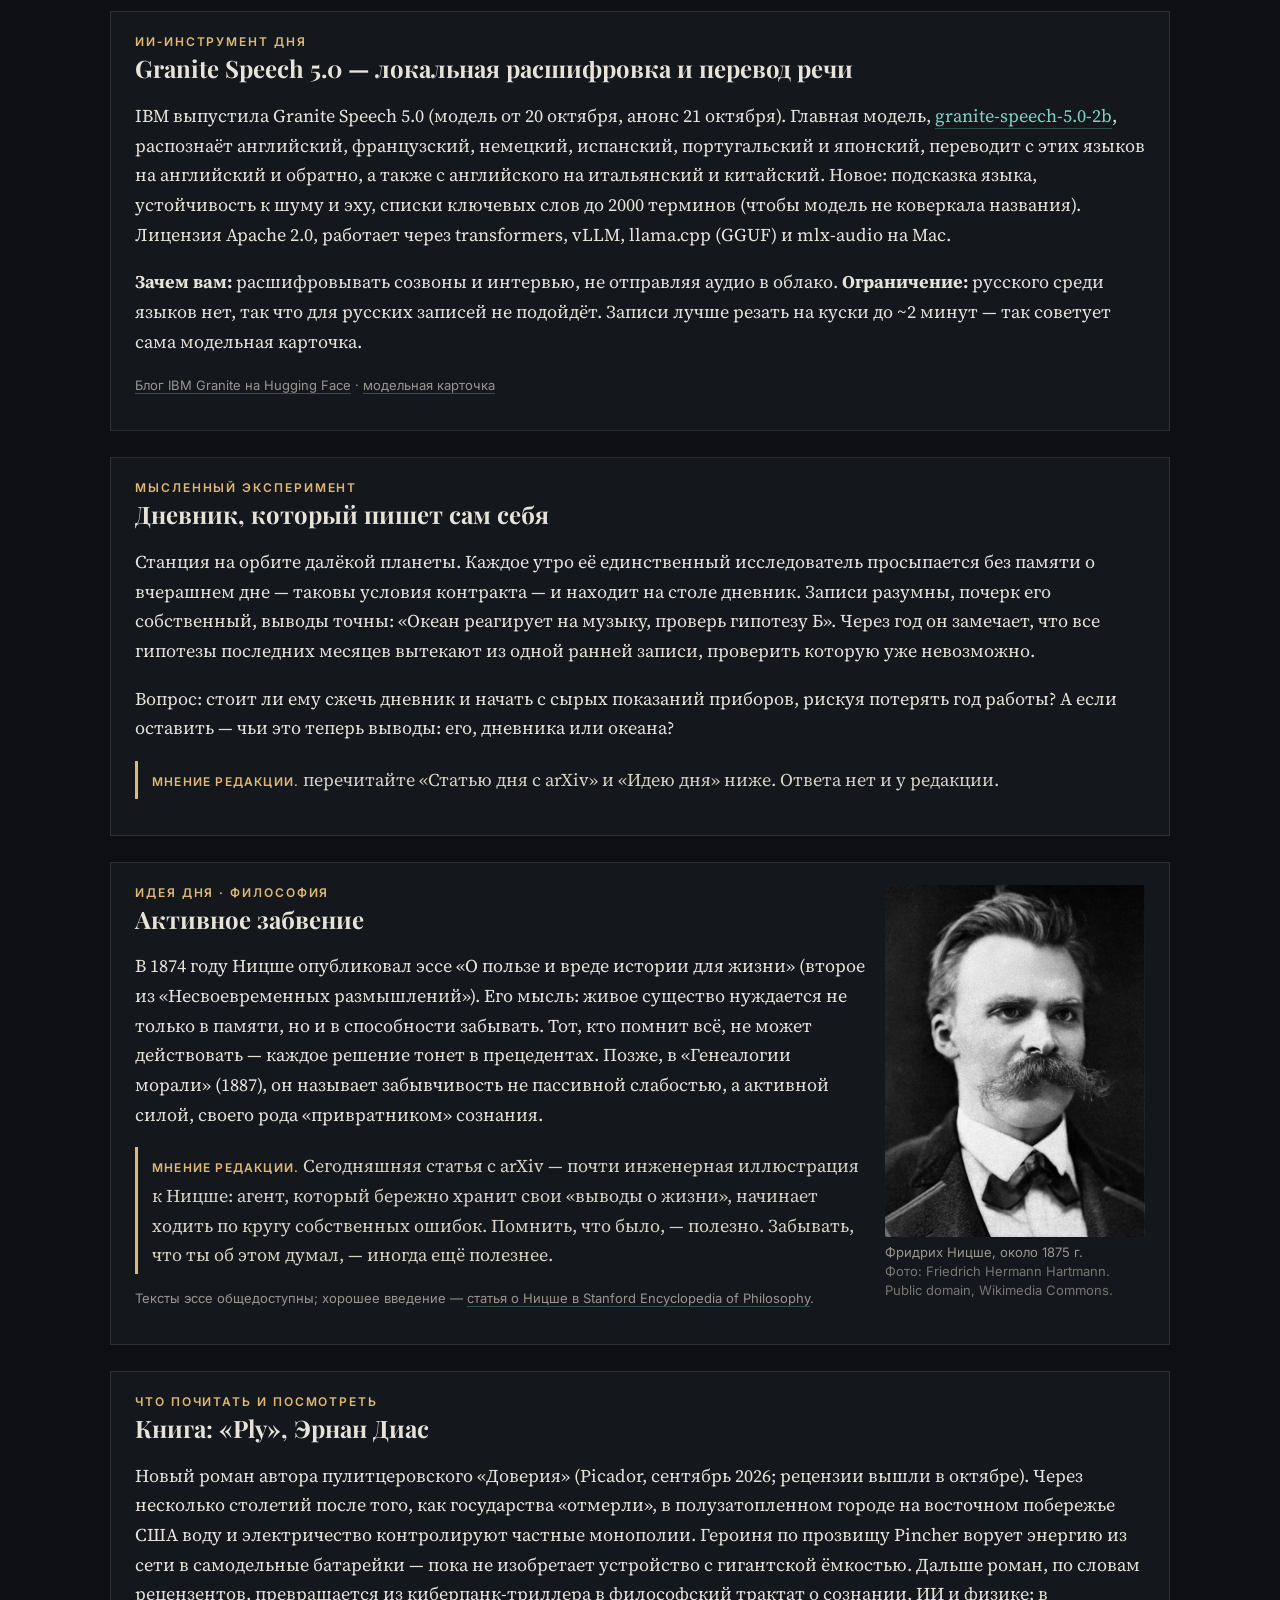
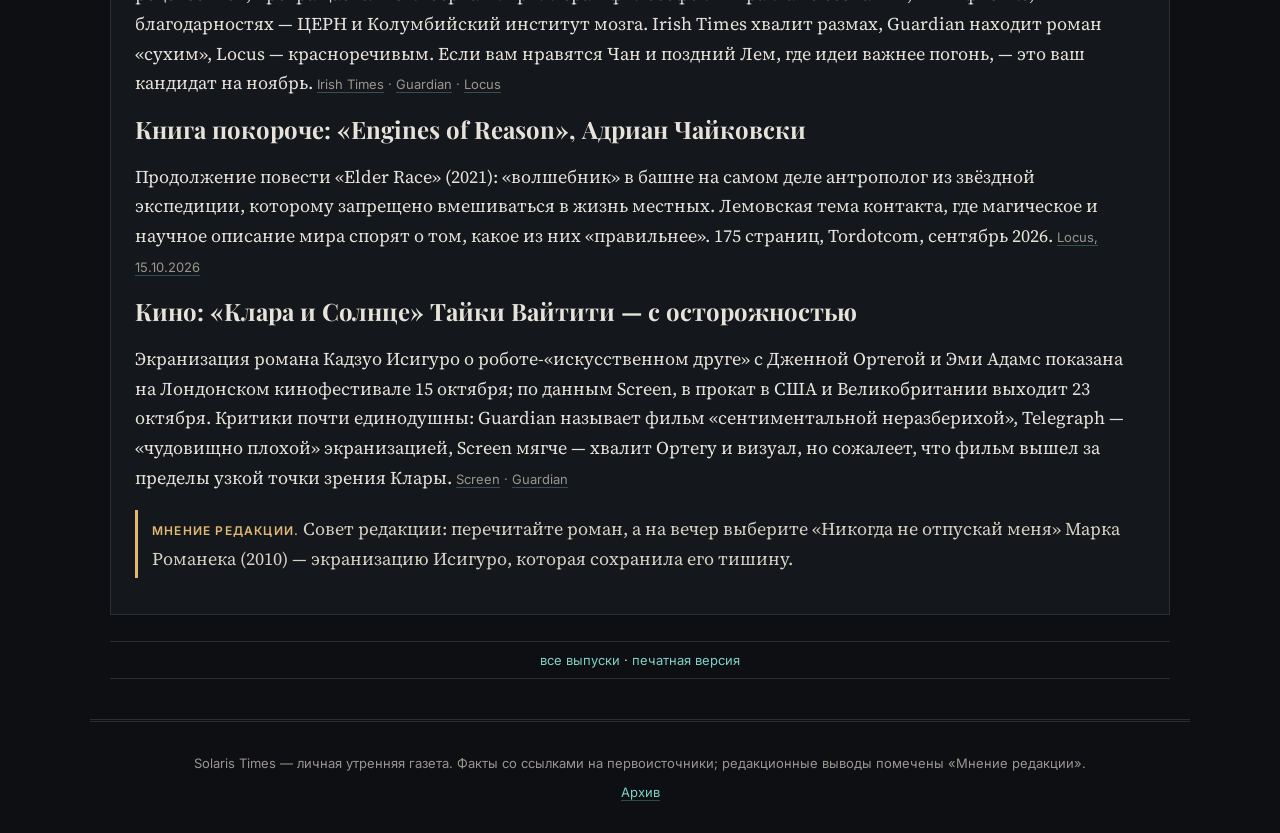
==== commit 6c316db7: "18-min limit; restore Engines of Reason" ====
--- a/index.html
+++ b/index.html
@@ -6,7 +6,7 @@
 <link rel="stylesheet" href="assets/style.css"></head><body>
 <header class="mast"><a class="brand" href="">Solaris Times</a>
 <nav class="top"><a href="">Свежий номер</a><a href="archive/">Архив</a></nav></header>
-<main class="issue"><div class="dateline"><span>№ 1</span><span>четверг, 22 октября 2026</span><span>≈ 15 минут</span></div>
+<main class="issue"><div class="dateline"><span>№ 1</span><span>четверг, 22 октября 2026</span><span>≈ 16 минут</span></div>
 <p class="lede">Агенты-исследователи, карта ощущений в мозге, бактерии-электрики, котята ирбиса в Саянах, кратер на паучьих лапах и полезное забвение по Ницше.</p><nav class="pager"><span></span><span><a href="archive/">все выпуски</a> · <a href="issues/2026-10-22/solaris-times-2026-10-22.pdf">печатная версия</a></span><span></span></nav><article class="lead">
 <figure class="dark"><img src="assets/img/brain.png" alt="Гравюра: доли большого полушария, вид сбоку" loading="eager">
 <figcaption>Доли большого полушария, вид сбоку. Островок, о котором речь в материале ниже, спрятан в глубине латеральной борозды — снаружи его не видно.<span class="cr">Иллюстрация из «Анатомии Грея» (1918), Henry Vandyke Carter. Public domain, Wikimedia Commons.</span></figcaption></figure>
@@ -119,6 +119,8 @@
 <p class="kicker">Что почитать и посмотреть</p>
 <h3>Книга: «Ply», Эрнан Диас</h3>
 <p>Новый роман автора пулитцеровского «Доверия» (Picador, сентябрь 2026; рецензии вышли в октябре). Через несколько столетий после того, как государства «отмерли», в полузатопленном городе на восточном побережье США воду и электричество контролируют частные монополии. Героиня по прозвищу Pincher ворует энергию из сети в самодельные батарейки — пока не изобретает устройство с гигантской ёмкостью. Дальше роман, по словам рецензентов, превращается из киберпанк‑триллера в философский трактат о сознании, ИИ и физике; в благодарностях — ЦЕРН и Колумбийский институт мозга. Irish Times хвалит размах, Guardian находит роман «сухим», Locus — красноречивым. Если вам нравятся Чан и поздний Лем, где идеи важнее погонь, — это ваш кандидат на ноябрь. <span class="src"><a href="https://www.irishtimes.com/culture/books/review/2026/10/10/ply-by-hernan-diaz-sci-fi-thriller-and-philosophical-treatise-a-marvel-of-breadth-and-concept/">Irish Times</a> · <a href="https://www.theguardian.com/books/2026/oct/14/ply-by-hernan-diaz-review-pulitzer-winners-dry-vision-of-far-future-america">Guardian</a> · <a href="https://locusmag.com/review/ply-by-hernan-diaz-review-by-niall-harrison/">Locus</a></span></p>
+<h3>Книга покороче: «Engines of Reason», Адриан Чайковски</h3>
+<p>Продолжение повести «Elder Race» (2021): «волшебник» в башне на самом деле антрополог из звёздной экспедиции, которому запрещено вмешиваться в жизнь местных. Лемовская тема контакта, где магическое и научное описание мира спорят о том, какое из них «правильнее». 175 страниц, Tordotcom, сентябрь 2026. <span class="src"><a href="https://locusmag.com/review/engines-of-reason-by-adrian-tchaikovsky-review-by-russell-letson/">Locus, 15.10.2026</a></span></p>
 <h3>Кино: «Клара и Солнце» Тайки Вайтити — с осторожностью</h3>
 <p>Экранизация романа Кадзуо Исигуро о роботе‑«искусственном друге» с Дженной Ортегой и Эми Адамс показана на Лондонском кинофестивале 15 октября; по данным Screen, в прокат в США и Великобритании выходит 23 октября. Критики почти единодушны: Guardian называет фильм «сентиментальной неразберихой», Telegraph — «чудовищно плохой» экранизацией, Screen мягче — хвалит Ортегу и визуал, но сожалеет, что фильм вышел за пределы узкой точки зрения Клары. <span class="src"><a href="https://www.screendaily.com/reviews/klara-and-the-sun-review-jenna-ortega-stars-in-taika-waititis-overstuffed-adaptation-of-the-kazuo-ishiguro-novel/5221529.article">Screen</a> · <a href="https://www.theguardian.com/film/2026/oct/15/klara-and-the-sun-review-taika-waititi-kazuo-ishiguro">Guardian</a></span></p>
 <p class="op">Совет редакции: перечитайте роман, а на вечер выберите «Никогда не отпускай меня» Марка Романека (2010) — экранизацию Исигуро, которая сохранила его тишину.</p>
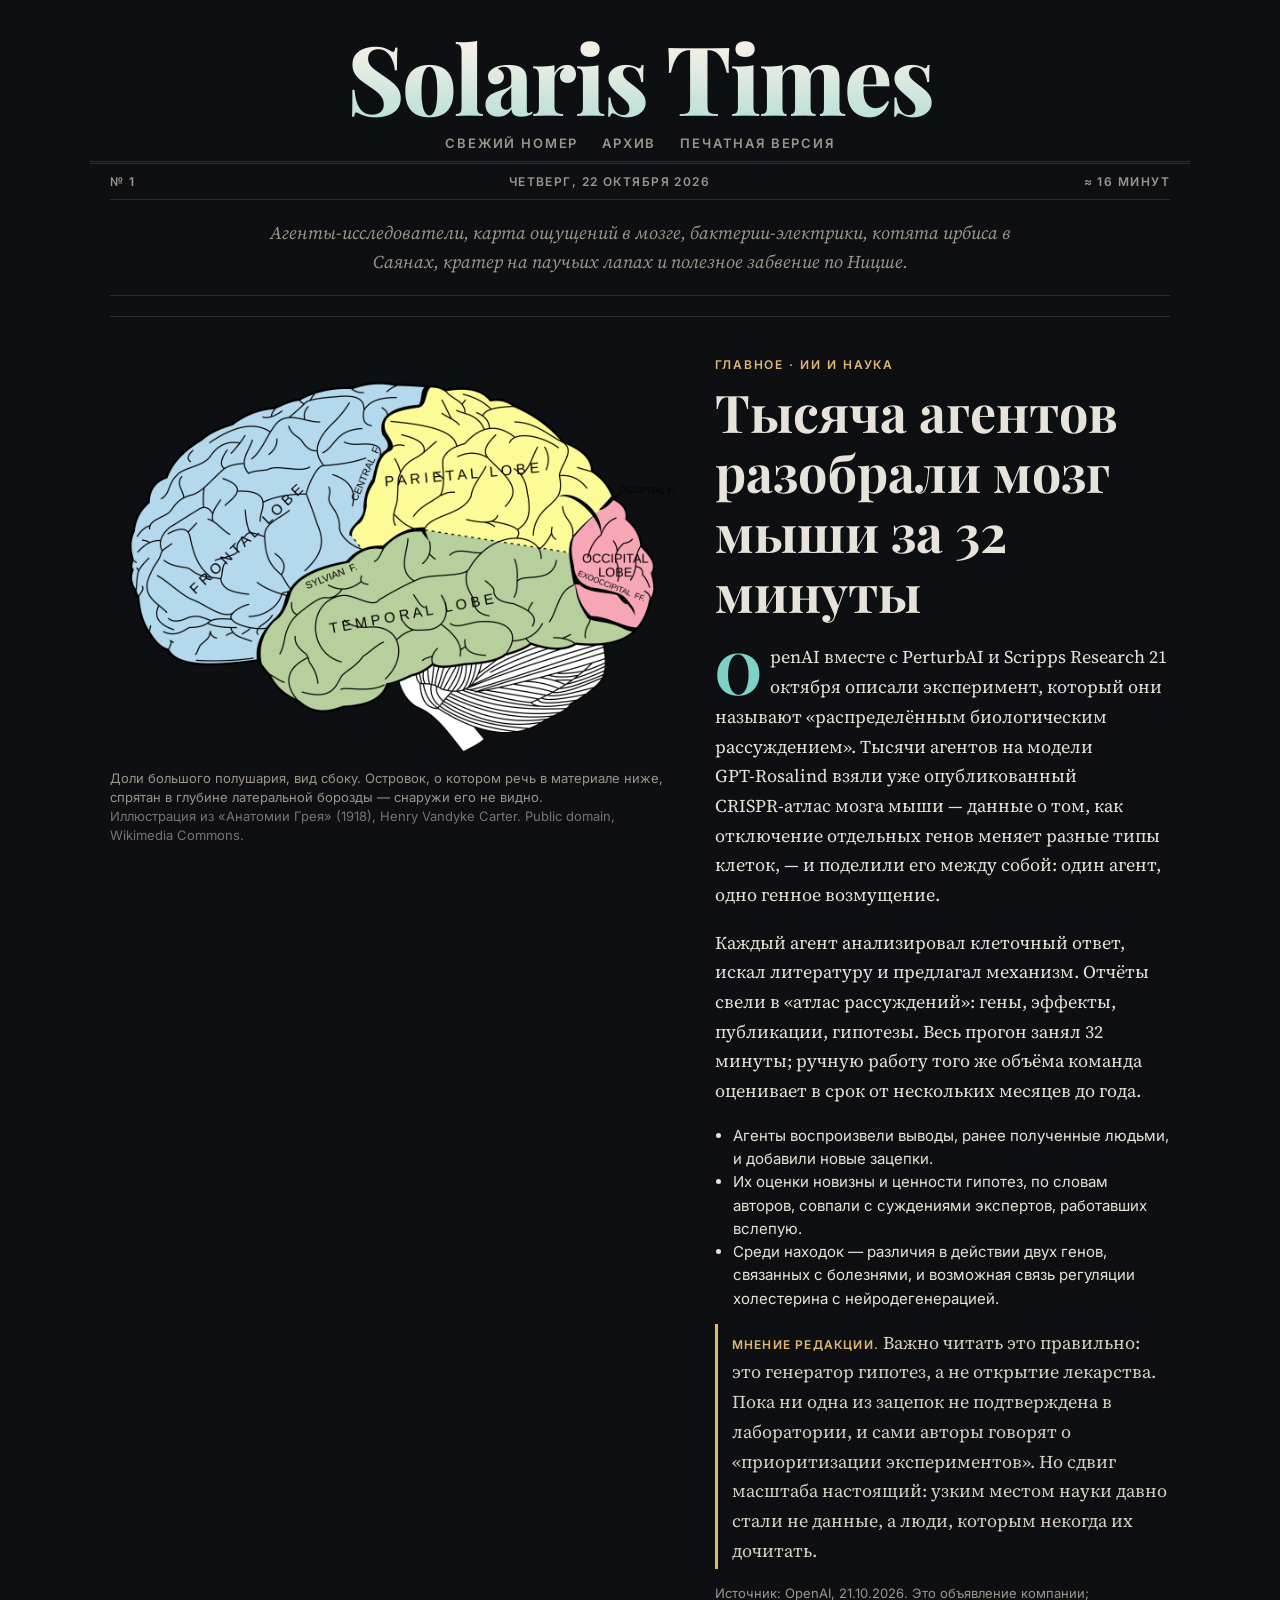
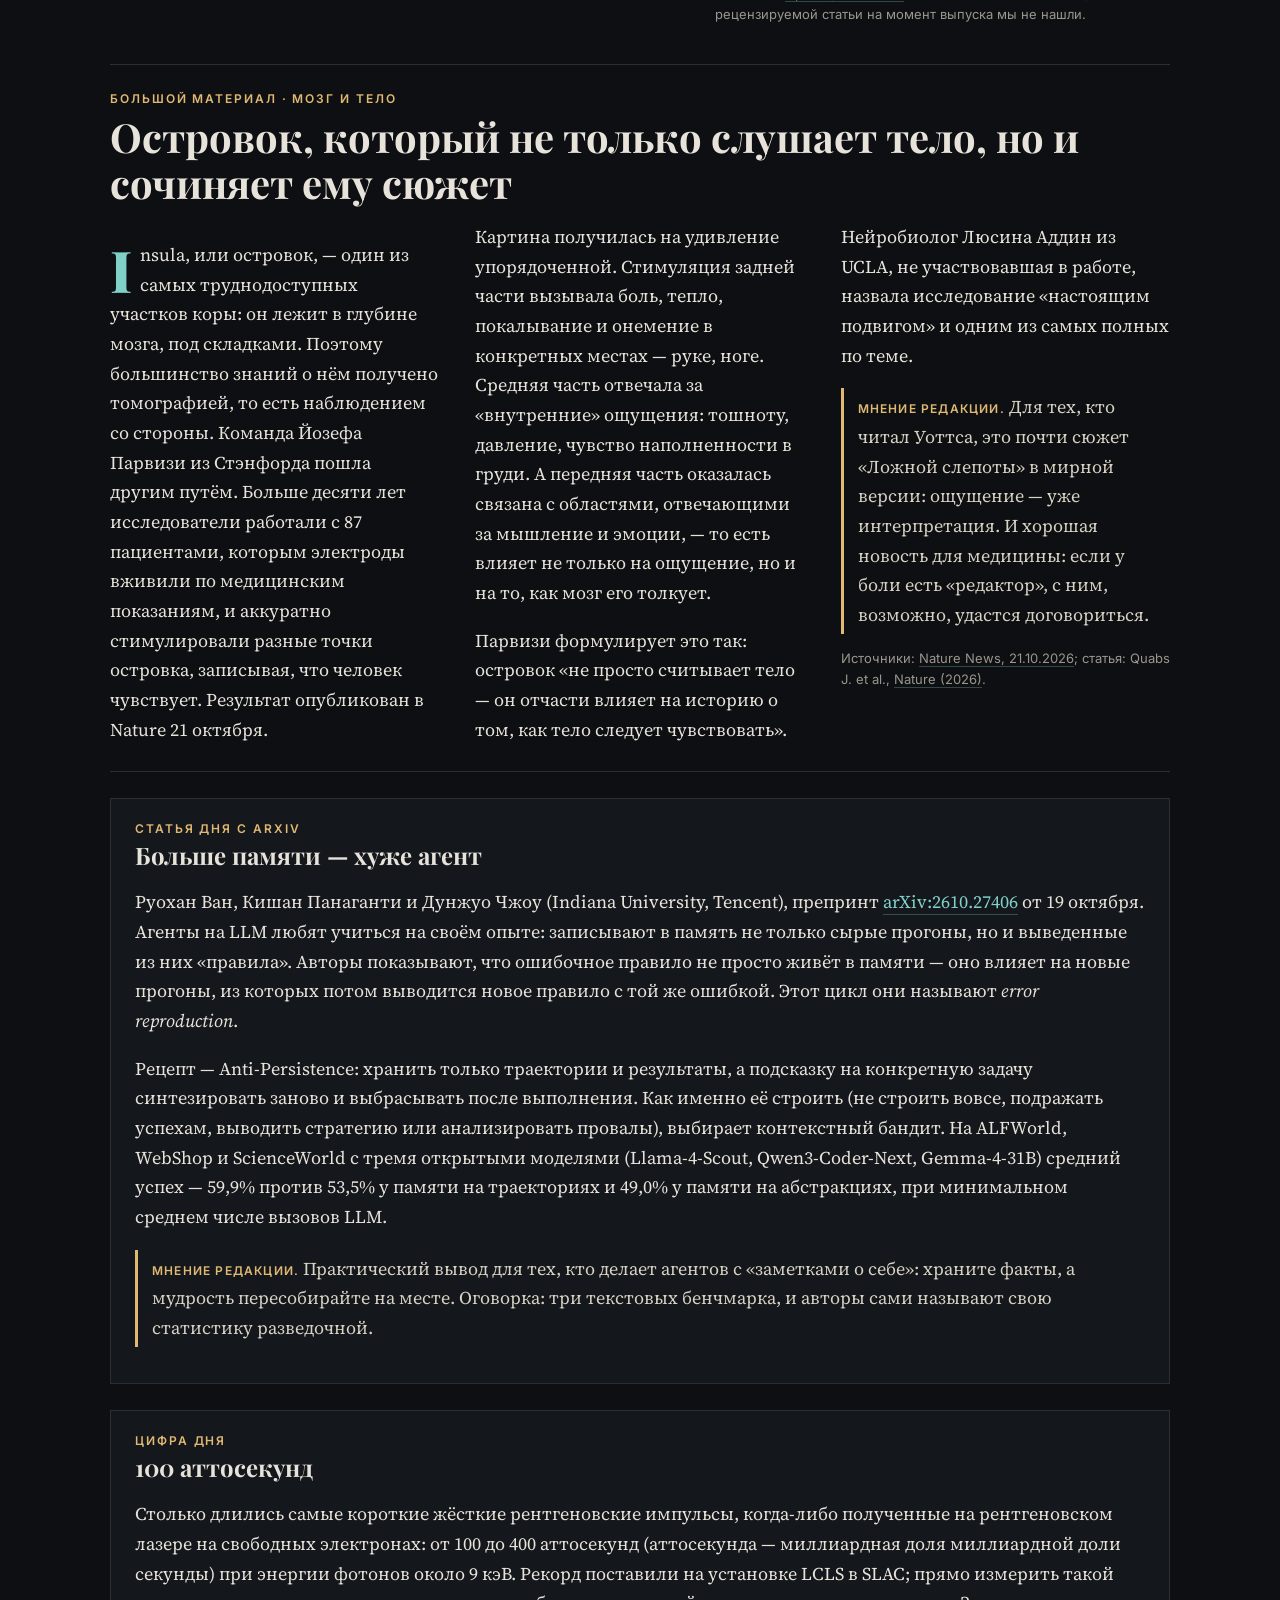
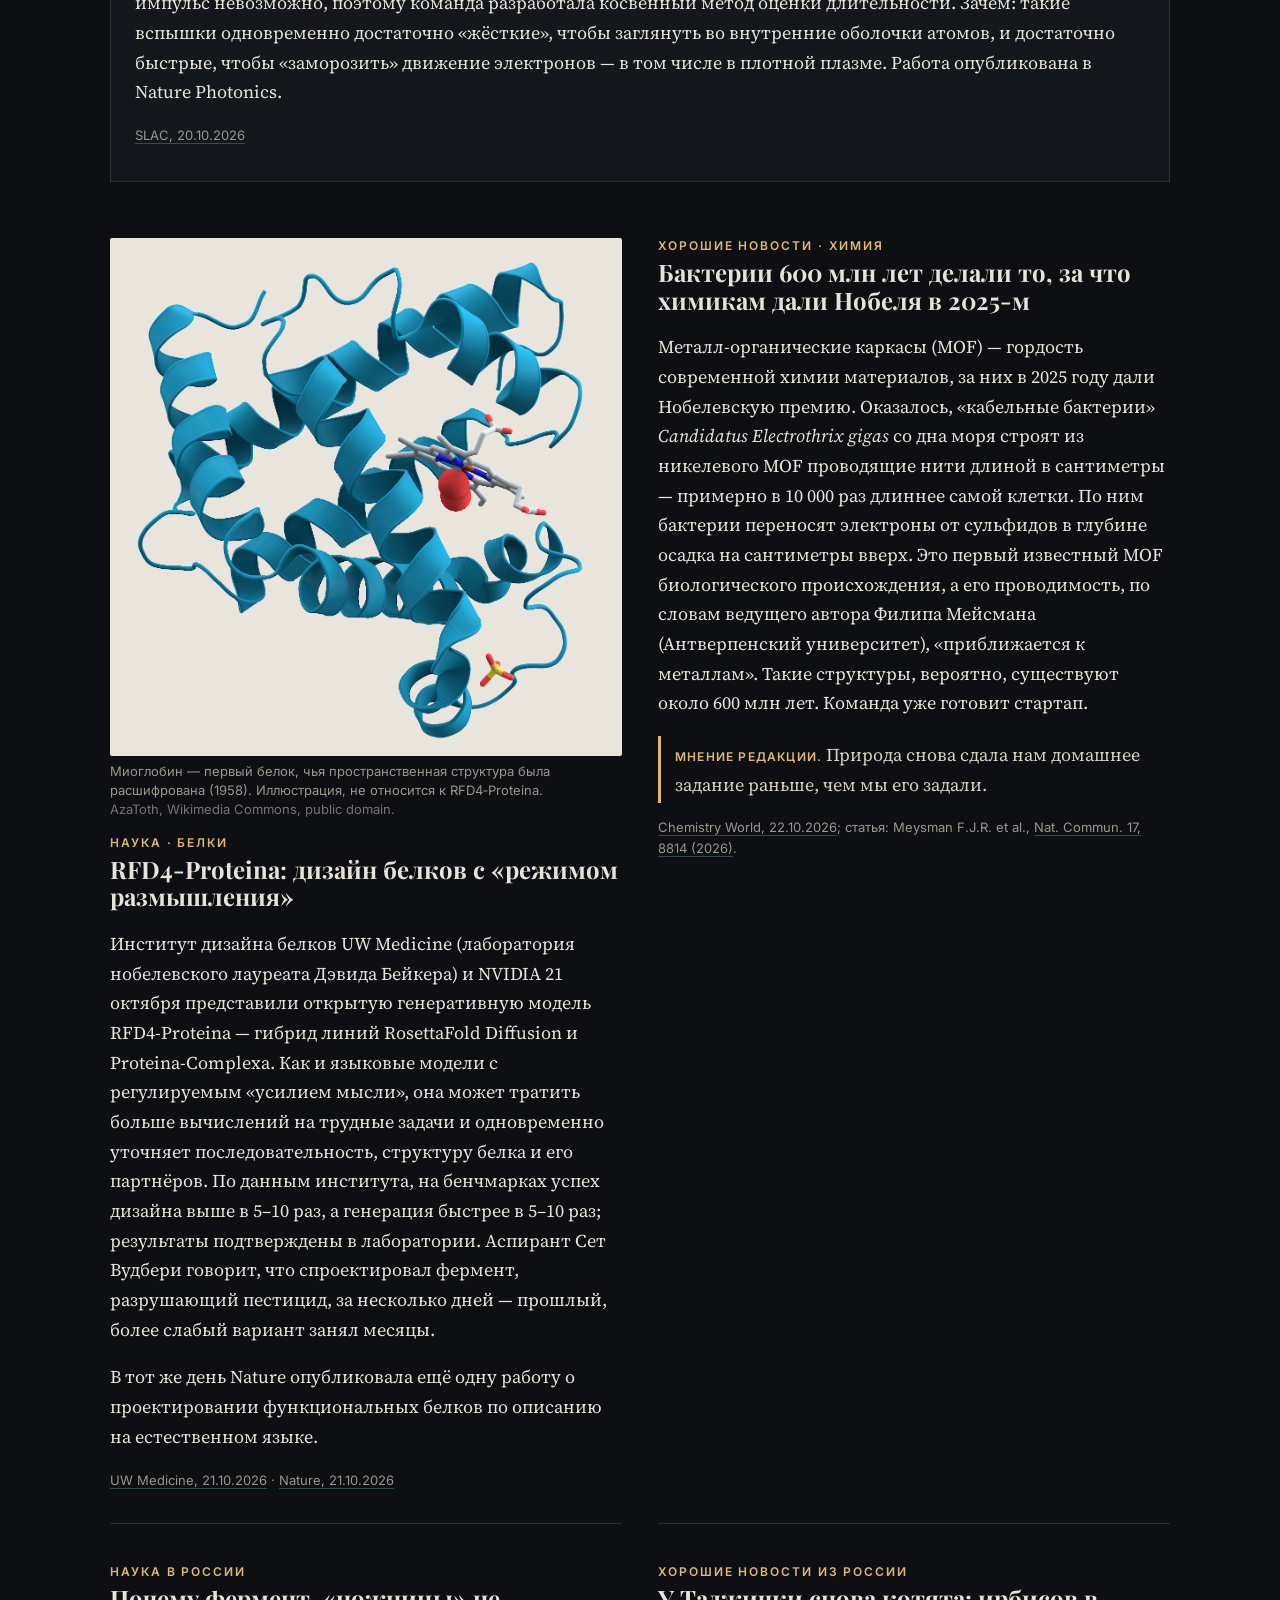
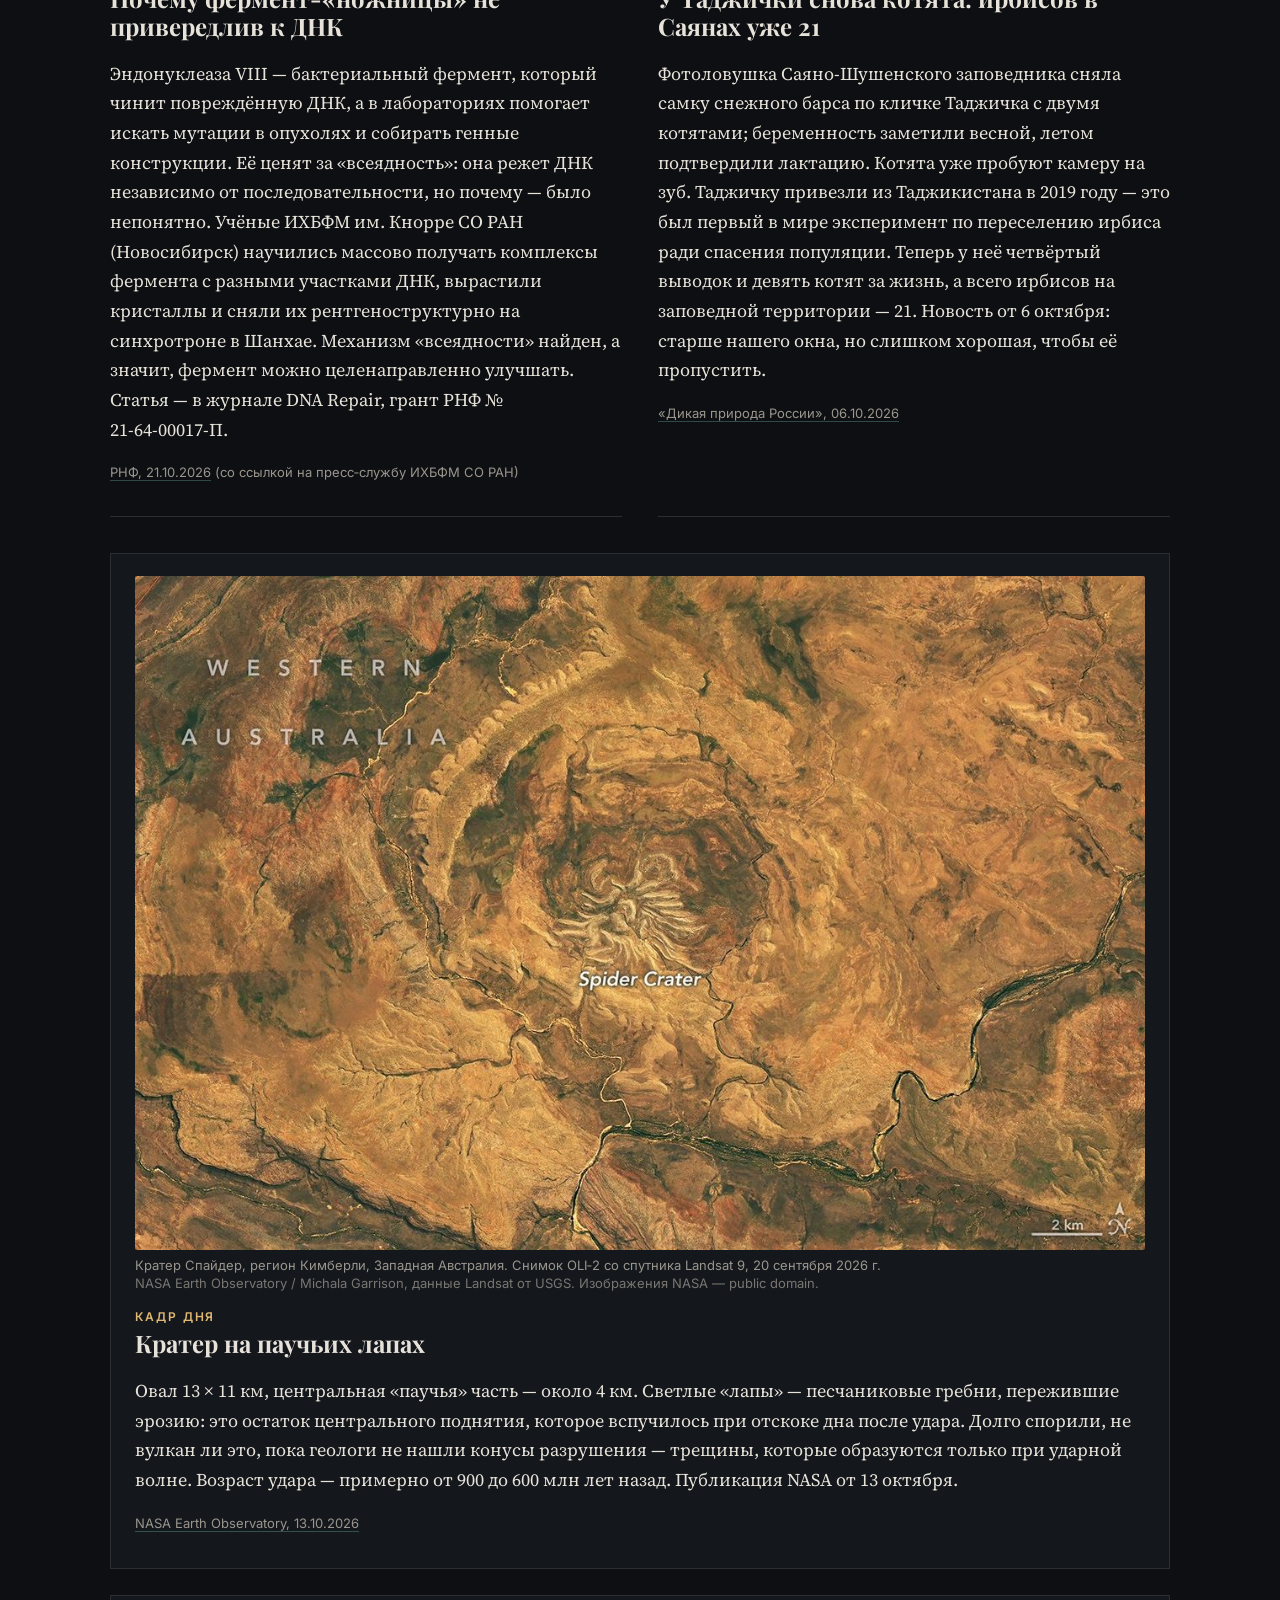
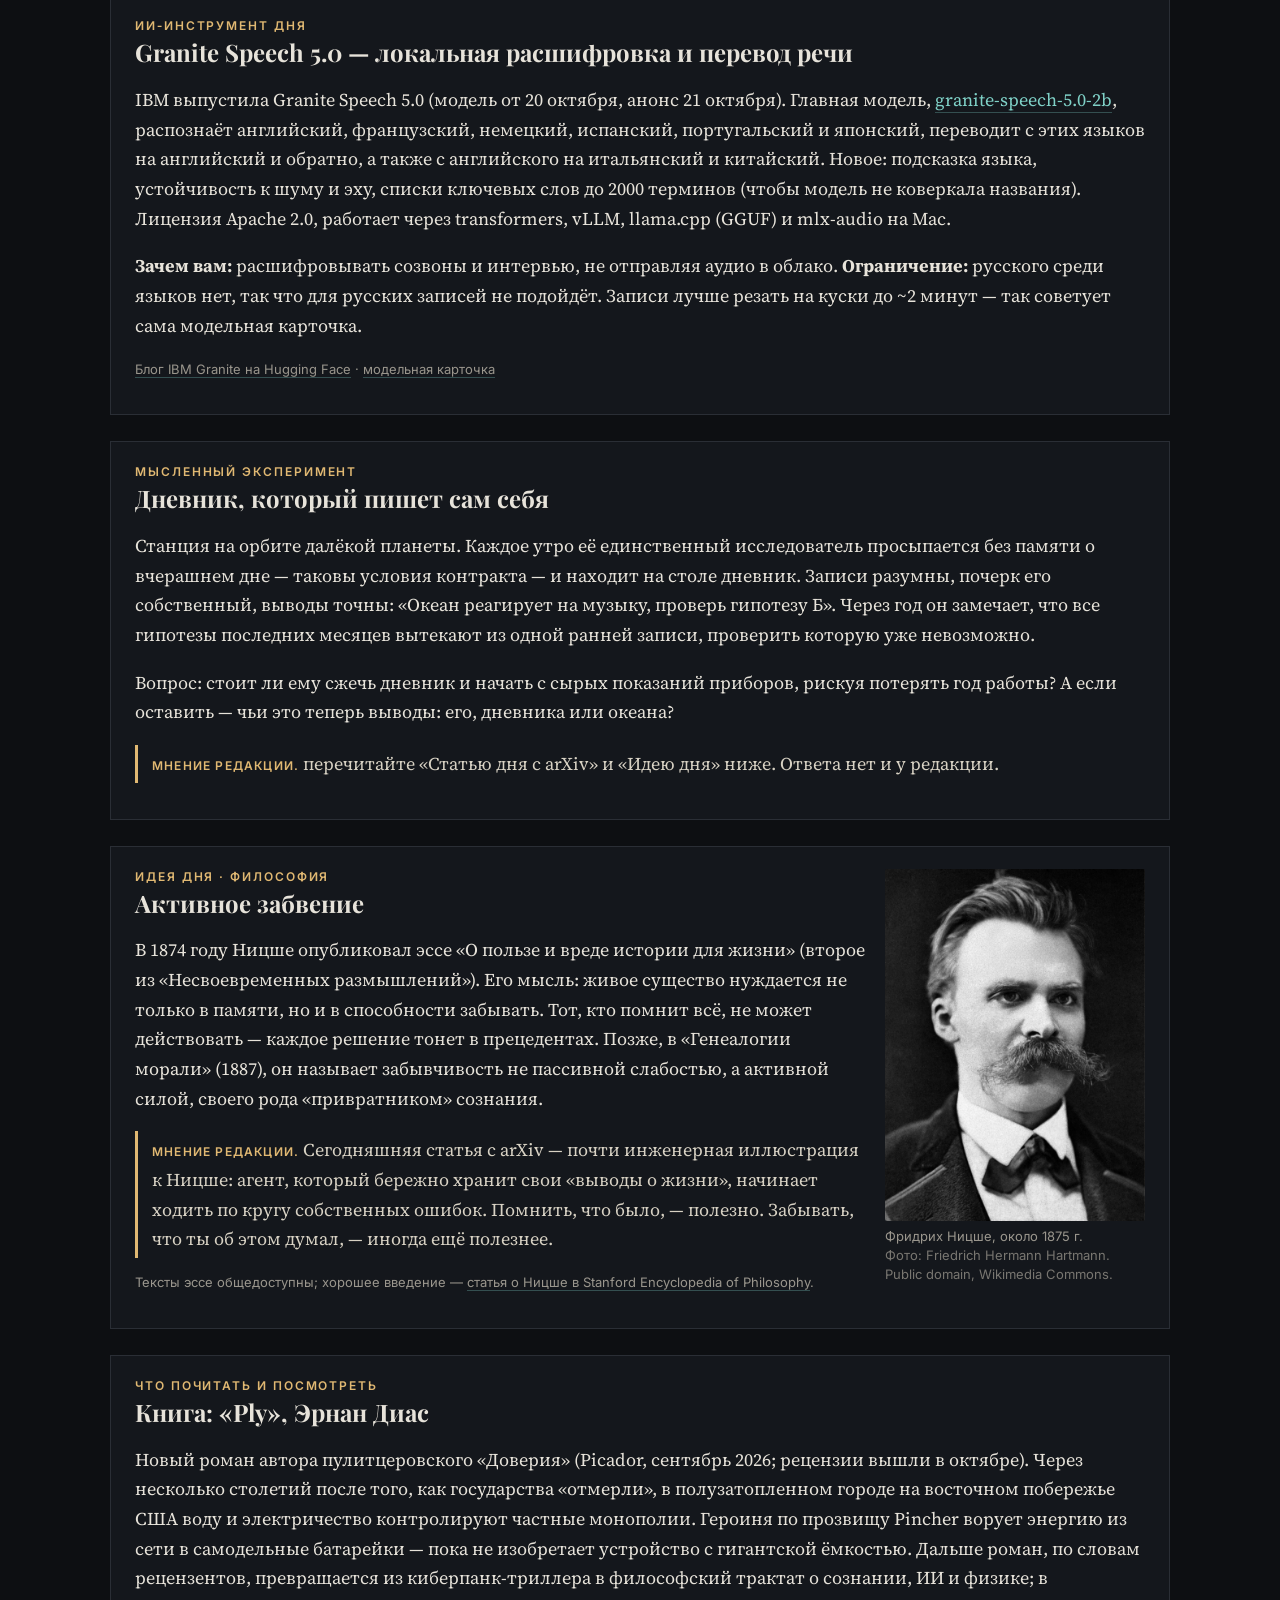
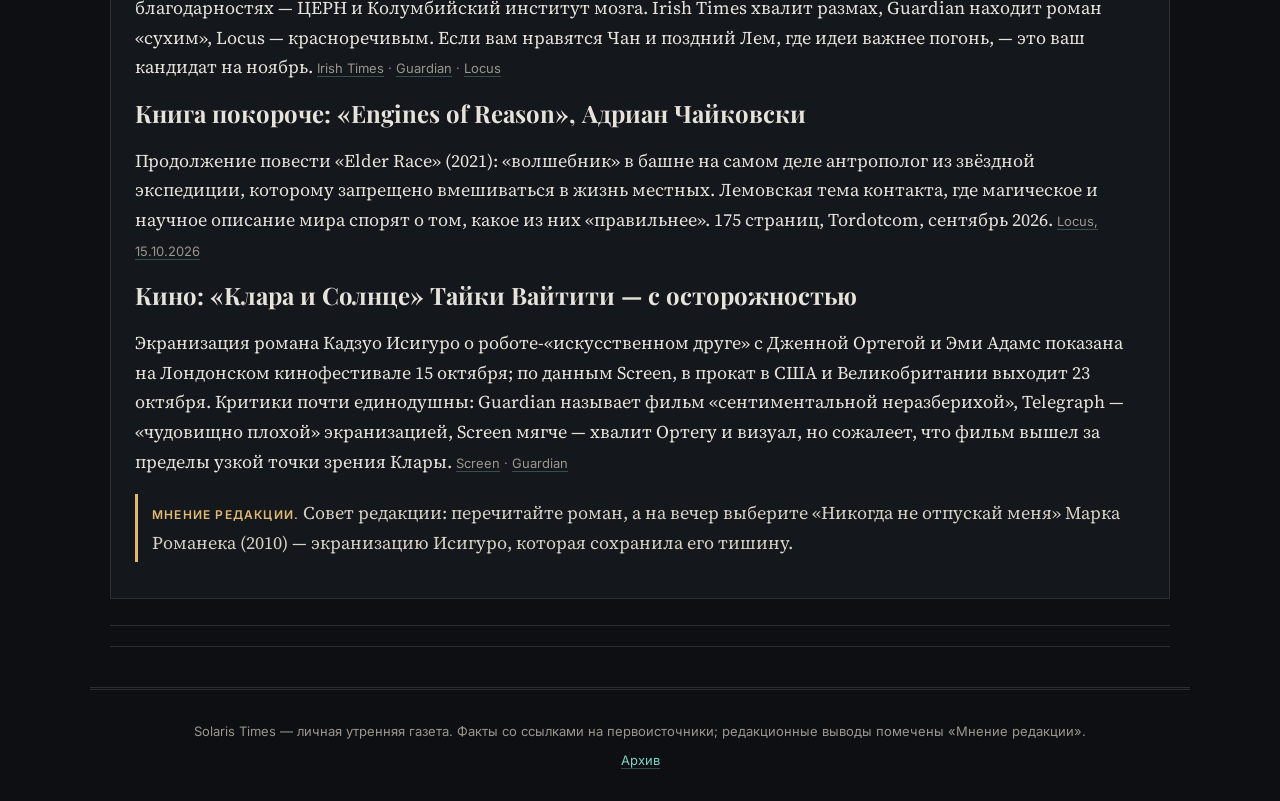
==== commit 18f3bbb4: "Nav: print link in header, drop 'все выпуски'" ====
--- a/index.html
+++ b/index.html
@@ -5,9 +5,9 @@
 <link href="https://fonts.googleapis.com/css2?family=Playfair+Display:ital,wght@0,600;0,800;1,600&family=Source+Serif+4:ital,opsz,wght@0,8..60,400;0,8..60,600;1,8..60,400&family=Inter:wght@400;600&display=swap&subset=cyrillic" rel="stylesheet">
 <link rel="stylesheet" href="assets/style.css"></head><body>
 <header class="mast"><a class="brand" href="">Solaris Times</a>
-<nav class="top"><a href="">Свежий номер</a><a href="archive/">Архив</a></nav></header>
+<nav class="top"><a href="./">Свежий номер</a><a href="archive/">Архив</a><a href="issues/2026-10-22/solaris-times-2026-10-22.pdf">Печатная версия</a></nav></header>
 <main class="issue"><div class="dateline"><span>№ 1</span><span>четверг, 22 октября 2026</span><span>≈ 16 минут</span></div>
-<p class="lede">Агенты-исследователи, карта ощущений в мозге, бактерии-электрики, котята ирбиса в Саянах, кратер на паучьих лапах и полезное забвение по Ницше.</p><nav class="pager"><span></span><span><a href="archive/">все выпуски</a> · <a href="issues/2026-10-22/solaris-times-2026-10-22.pdf">печатная версия</a></span><span></span></nav><article class="lead">
+<p class="lede">Агенты-исследователи, карта ощущений в мозге, бактерии-электрики, котята ирбиса в Саянах, кратер на паучьих лапах и полезное забвение по Ницше.</p><nav class="pager"><span></span><span></span></nav><article class="lead">
 <figure class="dark"><img src="assets/img/brain.png" alt="Гравюра: доли большого полушария, вид сбоку" loading="eager">
 <figcaption>Доли большого полушария, вид сбоку. Островок, о котором речь в материале ниже, спрятан в глубине латеральной борозды — снаружи его не видно.<span class="cr">Иллюстрация из «Анатомии Грея» (1918), Henry Vandyke Carter. Public domain, Wikimedia Commons.</span></figcaption></figure>
 <div class="text">
@@ -125,6 +125,6 @@
 <p>Экранизация романа Кадзуо Исигуро о роботе‑«искусственном друге» с Дженной Ортегой и Эми Адамс показана на Лондонском кинофестивале 15 октября; по данным Screen, в прокат в США и Великобритании выходит 23 октября. Критики почти единодушны: Guardian называет фильм «сентиментальной неразберихой», Telegraph — «чудовищно плохой» экранизацией, Screen мягче — хвалит Ортегу и визуал, но сожалеет, что фильм вышел за пределы узкой точки зрения Клары. <span class="src"><a href="https://www.screendaily.com/reviews/klara-and-the-sun-review-jenna-ortega-stars-in-taika-waititis-overstuffed-adaptation-of-the-kazuo-ishiguro-novel/5221529.article">Screen</a> · <a href="https://www.theguardian.com/film/2026/oct/15/klara-and-the-sun-review-taika-waititi-kazuo-ishiguro">Guardian</a></span></p>
 <p class="op">Совет редакции: перечитайте роман, а на вечер выберите «Никогда не отпускай меня» Марка Романека (2010) — экранизацию Исигуро, которая сохранила его тишину.</p>
 </section>
-<nav class="pager"><span></span><span><a href="archive/">все выпуски</a> · <a href="issues/2026-10-22/solaris-times-2026-10-22.pdf">печатная версия</a></span><span></span></nav></main>
+<nav class="pager"><span></span><span></span></nav></main>
 <footer class="foot"><p>Solaris Times — личная утренняя газета. Факты со ссылками на первоисточники; редакционные выводы помечены «Мнение редакции».</p>
 <p><a href="archive/">Архив</a></p></footer></body></html>
--- a/assets/style.css
+++ b/assets/style.css
@@ -32,4 +32,4 @@
 .archive .n{color:var(--acc)}.archive .d{color:var(--mute);font:14px Inter,sans-serif}
 .foot{max-width:1100px;margin:40px auto 0;padding:20px;border-top:3px double var(--line);font:13px Inter,sans-serif;color:var(--mute);text-align:center}
 @media(max-width:760px){.rubric figure{float:none!important;margin:0 auto 12px!important}body{font-size:17px}.lead{grid-template-columns:1fr;gap:12px}.grid{grid-template-columns:1fr}
- .top a{margin:0 8px}.archive li a{grid-template-columns:52px 1fr}.archive .t{grid-column:1/-1}.rubric{padding:16px}.pager{font-size:12px}}
+ .top a{margin:0 7px;letter-spacing:.1em}.top{font-size:12px}.archive li a{grid-template-columns:52px 1fr}.archive .t{grid-column:1/-1}.rubric{padding:16px}.pager{font-size:12px}}
